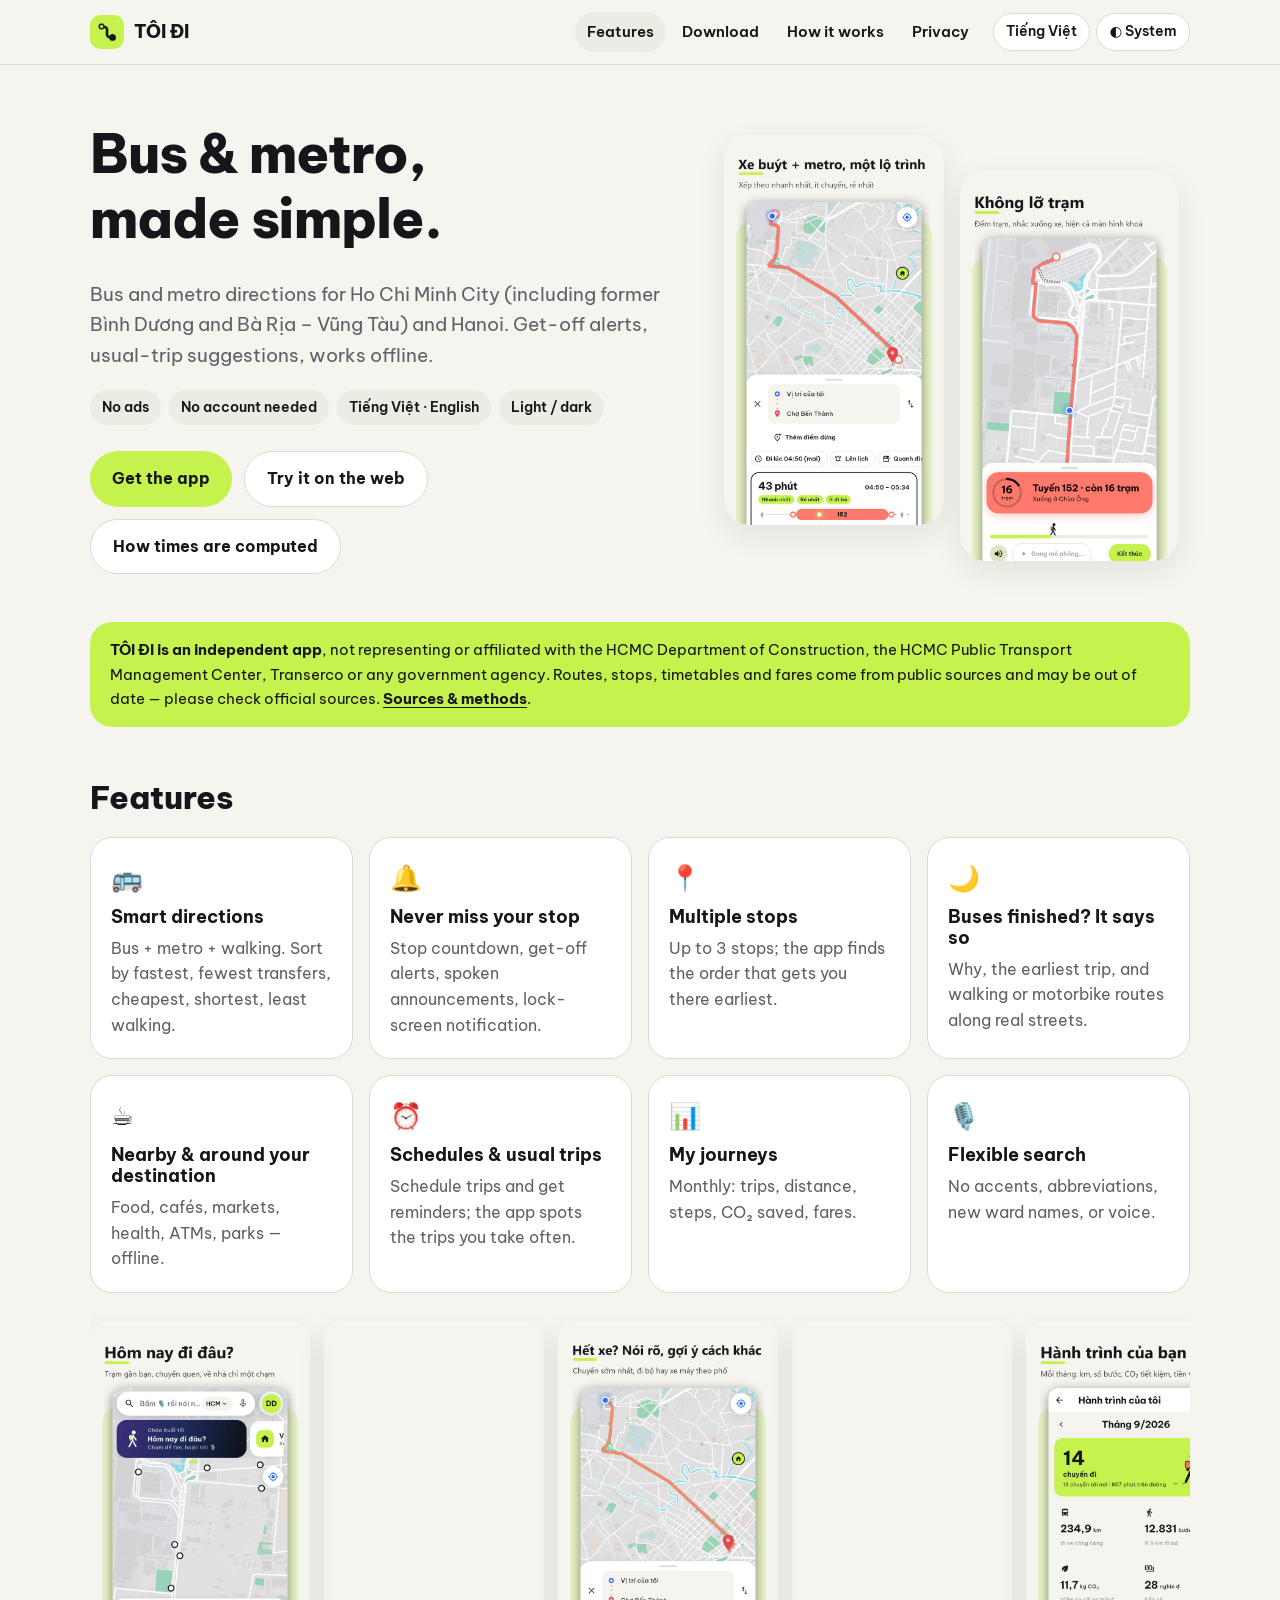
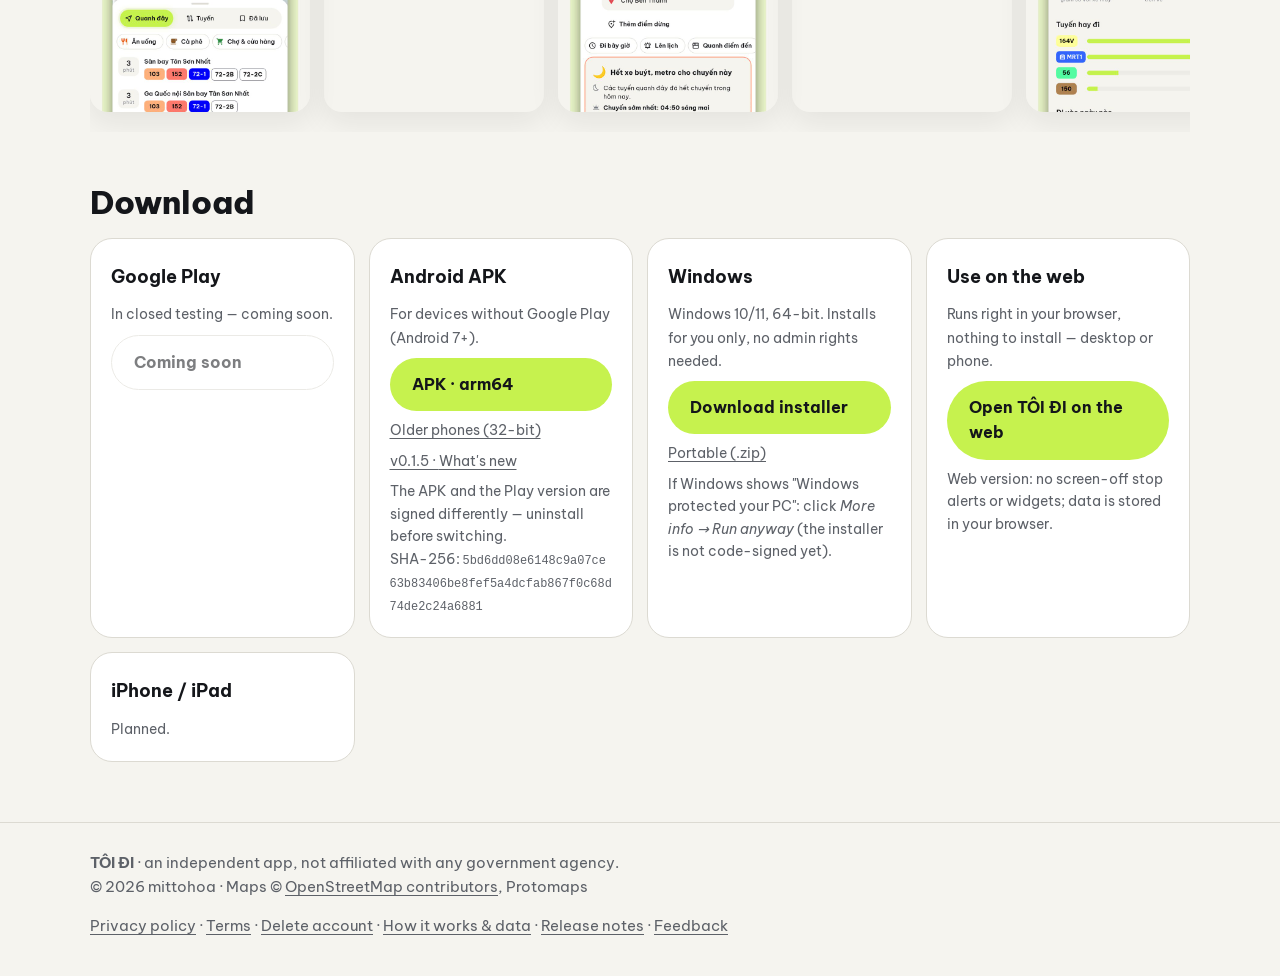
==== index.html @ d4521e5c "0.1.5: bản web mới, nhật ký phiên bản, APK 0.1.5 Co-Authored-By: Claude Opus 5.5 <noreply@anthropic." ====
<!doctype html>
<html lang="vi" data-lang="vi">
<head>
<meta charset="utf-8">
<meta name="viewport" content="width=device-width, initial-scale=1">
<title>TÔI ĐI — Xe buýt & Metro TP.HCM · Hà Nội</title>
<meta name="description" content="Chỉ đường xe buýt, metro TP.HCM và Hà Nội: nhắc xuống trạm, nhiều điểm dừng, tiện ích quanh đây, chạy cả khi mất mạng. Không quảng cáo.">
<meta property="og:title" content="TÔI ĐI — Xe buýt & Metro TP.HCM · Hà Nội">
<meta property="og:description" content="Chỉ đường xe buýt, metro TP.HCM và Hà Nội: nhắc xuống trạm, nhiều điểm dừng, tiện ích quanh đây, chạy cả khi mất mạng. Không quảng cáo.">
<meta property="og:image" content="https://mittohoa.github.io/toidi/assets/img/feature-graphic.png">
<meta name="theme-color" content="#c6f24e">
<link rel="icon" href="assets/img/icon-192.png">
<link rel="preconnect" href="https://fonts.googleapis.com">
<link rel="preconnect" href="https://fonts.gstatic.com" crossorigin>
<link href="https://fonts.googleapis.com/css2?family=Be+Vietnam+Pro:wght@400;600;700;800&display=swap" rel="stylesheet">
<link rel="stylesheet" href="assets/site.css?v=431d52ef">
<script src="assets/site.js?v=431d52ef"></script>

</head>
<body>
<header class="top">
  <div class="wrap">
    <a class="brand" href="./"><img src="assets/img/icon-192.png" alt="">TÔI ĐI</a>
    <nav class="nav" aria-label="Menu">
      <a href="./#tinh-nang" aria-current="page"><span data-l="vi">Tính năng</span><span data-l="en">Features</span></a>
      <a href="./#tai-ve"><span data-l="vi">Tải về</span><span data-l="en">Download</span></a>
      <a href="how-it-works.html" ><span data-l="vi">Cách tính</span><span data-l="en">How it works</span></a>
      <a href="privacy.html" ><span data-l="vi">Quyền riêng tư</span><span data-l="en">Privacy</span></a>
    </nav>
    <div class="toggles">
      <button class="chip" id="lang-btn" type="button">English</button>
      <button class="chip" id="theme-btn" type="button" aria-label="Theme">◐</button>
    </div>
  </div>
</header>
<main>
<section class="wrap hero">
  <div>
    <h1><span data-l="vi">Đi xe buýt, metro<br>chưa bao giờ dễ thế.</span><span data-l="en">Bus &amp; metro,<br>made simple.</span></h1>
    <p class="lead">
      <span data-l="vi">Chỉ đường xe buýt và metro ở TP.HCM (gồm Bình Dương, Bà Rịa – Vũng Tàu cũ) và Hà Nội. Nhắc xuống đúng trạm, gợi ý chuyến quen, chạy cả khi mất mạng.</span>
      <span data-l="en">Bus and metro directions for Ho Chi Minh City (including former Bình Dương and Bà Rịa – Vũng Tàu) and Hanoi. Get-off alerts, usual-trip suggestions, works offline.</span>
    </p>
    <div class="badge-row">
      <span class="badge"><span data-l="vi">Không quảng cáo</span><span data-l="en">No ads</span></span>
      <span class="badge"><span data-l="vi">Không cần tài khoản</span><span data-l="en">No account needed</span></span>
      <span class="badge">Tiếng Việt · English</span>
      <span class="badge"><span data-l="vi">Sáng / tối</span><span data-l="en">Light / dark</span></span>
    </div>
    <div class="cta">
      <a class="btn primary" href="#tai-ve"><span data-l="vi">Tải ứng dụng</span><span data-l="en">Get the app</span></a>
      <a class="btn ghost" href="app/"><span data-l="vi">Dùng thử trên web</span><span data-l="en">Try it on the web</span></a>
      <a class="btn ghost" href="how-it-works.html"><span data-l="vi">App tính giờ thế nào?</span><span data-l="en">How times are computed</span></a>
    </div>
  </div>
  <div class="phones">
    <img class="theme-shot-light" src="assets/img/shots/light/02_plan.jpg" alt="" width="1080" height="1920">
    <img class="theme-shot-light" src="assets/img/shots/light/03_go.jpg" alt="" width="1080" height="1920">
    <img class="theme-shot-dark" src="assets/img/shots/dark/02_plan.jpg" alt="" width="1080" height="1920">
    <img class="theme-shot-dark" src="assets/img/shots/dark/03_go.jpg" alt="" width="1080" height="1920">
  </div>
</section>

<section class="wrap">
  <div class="notice">
    <span data-l="vi"><strong>TÔI ĐI là ứng dụng độc lập</strong>, không đại diện và không liên kết với Sở Xây dựng TP.HCM, Trung tâm Quản lý giao thông công cộng TP.HCM, Transerco hay bất kỳ cơ quan nhà nước nào. Dữ liệu tuyến, trạm, giờ chạy, giá vé tổng hợp từ nguồn công khai — có thể chưa cập nhật, hãy đối chiếu nguồn chính thức. <a href="how-it-works.html">Nguồn &amp; cách tính</a>.</span>
    <span data-l="en"><strong>TÔI ĐI is an independent app</strong>, not representing or affiliated with the HCMC Department of Construction, the HCMC Public Transport Management Center, Transerco or any government agency. Routes, stops, timetables and fares come from public sources and may be out of date — please check official sources. <a href="how-it-works.html">Sources &amp; methods</a>.</span>
  </div>
</section>

<section class="wrap" id="tinh-nang">
  <h2><span data-l="vi">Tính năng</span><span data-l="en">Features</span></h2>
  <div class="grid">
    <div class="card"><div class="ico">🚌</div><h3><span data-l="vi">Chỉ đường thông minh</span><span data-l="en">Smart directions</span></h3>
      <p><span data-l="vi">Xe buýt + metro + đi bộ. Xếp theo nhanh nhất, ít chuyển, rẻ nhất, ngắn nhất, ít đi bộ.</span><span data-l="en">Bus + metro + walking. Sort by fastest, fewest transfers, cheapest, shortest, least walking.</span></p></div>
    <div class="card"><div class="ico">🔔</div><h3><span data-l="vi">Không lỡ trạm</span><span data-l="en">Never miss your stop</span></h3>
      <p><span data-l="vi">Đếm trạm, nhắc chuẩn bị xuống, đọc to bằng giọng nói, hiện trên màn hình khoá.</span><span data-l="en">Stop countdown, get-off alerts, spoken announcements, lock-screen notification.</span></p></div>
    <div class="card"><div class="ico">📍</div><h3><span data-l="vi">Nhiều điểm dừng</span><span data-l="en">Multiple stops</span></h3>
      <p><span data-l="vi">Ghé tối đa 3 nơi; app tự sắp thứ tự để tới nơi sớm nhất.</span><span data-l="en">Up to 3 stops; the app finds the order that gets you there earliest.</span></p></div>
    <div class="card"><div class="ico">🌙</div><h3><span data-l="vi">Hết xe? Nói rõ</span><span data-l="en">Buses finished? It says so</span></h3>
      <p><span data-l="vi">Lý do, chuyến sớm nhất, đi bộ hoặc xe máy theo đường phố thật.</span><span data-l="en">Why, the earliest trip, and walking or motorbike routes along real streets.</span></p></div>
    <div class="card"><div class="ico">☕</div><h3><span data-l="vi">Quanh đây, quanh điểm đến</span><span data-l="en">Nearby &amp; around your destination</span></h3>
      <p><span data-l="vi">Ăn uống, cà phê, chợ, y tế, ATM, công viên — offline.</span><span data-l="en">Food, cafés, markets, health, ATMs, parks — offline.</span></p></div>
    <div class="card"><div class="ico">⏰</div><h3><span data-l="vi">Lịch &amp; chuyến quen</span><span data-l="en">Schedules &amp; usual trips</span></h3>
      <p><span data-l="vi">Đặt lịch, nhắc giờ đi; app tự nhận ra chuyến bạn hay đi.</span><span data-l="en">Schedule trips and get reminders; the app spots the trips you take often.</span></p></div>
    <div class="card"><div class="ico">📊</div><h3><span data-l="vi">Hành trình của tôi</span><span data-l="en">My journeys</span></h3>
      <p><span data-l="vi">Mỗi tháng: số chuyến, km, số bước, CO₂ tiết kiệm, tiền vé.</span><span data-l="en">Monthly: trips, distance, steps, CO₂ saved, fares.</span></p></div>
    <div class="card"><div class="ico">🎙️</div><h3><span data-l="vi">Tìm kiếm linh hoạt</span><span data-l="en">Flexible search</span></h3>
      <p><span data-l="vi">Gõ không dấu, viết tắt ("bv chợ rẫy"), phường/xã mới, hoặc nói.</span><span data-l="en">No accents, abbreviations, new ward names, or voice.</span></p></div>
  </div>

  <div class="shots" aria-label="Ảnh màn hình">
    <img class="theme-shot-light" src="assets/img/shots/light/01_home.jpg" alt="" loading="lazy">
    <img class="theme-shot-light" src="assets/img/shots/light/06_multistop.jpg" alt="" loading="lazy">
    <img class="theme-shot-light" src="assets/img/shots/light/05_noservice.jpg" alt="" loading="lazy">
    <img class="theme-shot-light" src="assets/img/shots/light/04_around.jpg" alt="" loading="lazy">
    <img class="theme-shot-light" src="assets/img/shots/light/07_recap.jpg" alt="" loading="lazy">
    <img class="theme-shot-light" src="assets/img/shots/light/08_rate.jpg" alt="" loading="lazy">
    <img class="theme-shot-dark" src="assets/img/shots/dark/01_home.jpg" alt="" loading="lazy">
    <img class="theme-shot-dark" src="assets/img/shots/dark/06_multistop.jpg" alt="" loading="lazy">
    <img class="theme-shot-dark" src="assets/img/shots/dark/05_noservice.jpg" alt="" loading="lazy">
    <img class="theme-shot-dark" src="assets/img/shots/dark/04_around.jpg" alt="" loading="lazy">
    <img class="theme-shot-dark" src="assets/img/shots/dark/07_recap.jpg" alt="" loading="lazy">
    <img class="theme-shot-dark" src="assets/img/shots/dark/08_rate.jpg" alt="" loading="lazy">
  </div>
</section>

<section class="wrap" id="tai-ve">
  <h2><span data-l="vi">Tải về</span><span data-l="en">Download</span></h2>
  <div class="dl">
    <div class="card">
      <h3>Google Play</h3>
      <p class="soon"><span data-l="vi">Đang chạy thử kín — sắp có.</span><span data-l="en">In closed testing — coming soon.</span></p>
      <a class="btn ghost" aria-disabled="true" href="#"><span data-l="vi">Sắp có</span><span data-l="en">Coming soon</span></a>
    </div>
    <div class="card">
      <h3>Android APK</h3>
      <p class="soon"><span data-l="vi">Cho máy không dùng được Google Play (Android 7+).</span><span data-l="en">For devices without Google Play (Android 7+).</span></p>
      <a class="btn primary" href="https://github.com/mittohoa/toidi/releases/latest/download/toidi-arm64-v8a.apk">APK · arm64</a>
      <a class="small" href="https://github.com/mittohoa/toidi/releases/latest/download/toidi-armeabi-v7a.apk"><span data-l="vi">Máy đời cũ (32-bit)</span><span data-l="en">Older phones (32-bit)</span></a>
      <a class="small" href="changelog.html">v0.1.5 · <span data-l="vi">Có gì mới</span><span data-l="en">What's new</span></a>
      <p class="small"><span data-l="vi">Bản APK và bản trên Google Play ký khác nhau — muốn đổi qua lại phải gỡ app trước.</span><span data-l="en">The APK and the Play version are signed differently — uninstall before switching.</span>
        <br>SHA-256: <span class="mono">5bd6dd08e6148c9a07ce63b83406be8fef5a4dcfab867f0c68d74de2c24a6881</span></p>
    </div>
    <div class="card">
      <h3>Windows</h3>
      <p class="soon"><span data-l="vi">Windows 10/11, 64-bit. Cài cho riêng bạn, không cần quyền quản trị.</span><span data-l="en">Windows 10/11, 64-bit. Installs for you only, no admin rights needed.</span></p>
      <a class="btn primary" href="https://github.com/mittohoa/toidi/releases/latest/download/toidi-windows-setup.exe"><span data-l="vi">Tải trình cài đặt</span><span data-l="en">Download installer</span></a>
      <a class="small" href="https://github.com/mittohoa/toidi/releases/latest/download/toidi-windows-x64.zip"><span data-l="vi">Bản chạy trực tiếp (.zip)</span><span data-l="en">Portable (.zip)</span></a>
      <p class="small"><span data-l="vi">Nếu Windows cảnh báo "Windows protected your PC": bấm <em>More info → Run anyway</em> (trình cài đặt chưa được ký số).</span><span data-l="en">If Windows shows "Windows protected your PC": click <em>More info → Run anyway</em> (the installer is not code-signed yet).</span></p>
    </div>
    <div class="card">
      <h3><span data-l="vi">Dùng trên web</span><span data-l="en">Use on the web</span></h3>
      <p class="soon"><span data-l="vi">Chạy ngay trong trình duyệt, không cần cài — máy tính hay điện thoại đều được.</span><span data-l="en">Runs right in your browser, nothing to install — desktop or phone.</span></p>
      <a class="btn primary" href="app/"><span data-l="vi">Mở TÔI ĐI trên web</span><span data-l="en">Open TÔI ĐI on the web</span></a>
      <p class="small"><span data-l="vi">Bản web: không nhắc xuống trạm khi tắt màn hình, không widget; dữ liệu lưu trong trình duyệt.</span><span data-l="en">Web version: no screen-off stop alerts or widgets; data is stored in your browser.</span></p>
    </div>
    <div class="card">
      <h3>iPhone / iPad</h3>
      <p class="soon"><span data-l="vi">Sẽ phát triển sau.</span><span data-l="en">Planned.</span></p>
    </div>
  </div>
</section>
</main>
<footer>
  <div class="wrap">
    <div>
      <strong>TÔI ĐI</strong> · <span data-l="vi">ứng dụng độc lập, không phải ứng dụng của cơ quan nhà nước.</span><span data-l="en">an independent app, not affiliated with any government agency.</span><br>
      © <span id="year">2026</span> mittohoa · <span data-l="vi">Bản đồ</span><span data-l="en">Maps</span> © <a href="https://www.openstreetmap.org/copyright">OpenStreetMap contributors</a>, Protomaps
    </div>
    <div>
      <a href="privacy.html"><span data-l="vi">Chính sách quyền riêng tư</span><span data-l="en">Privacy policy</span></a> ·
      <a href="terms.html"><span data-l="vi">Điều khoản</span><span data-l="en">Terms</span></a> ·
      <a href="delete-account.html"><span data-l="vi">Xoá tài khoản</span><span data-l="en">Delete account</span></a> ·
      <a href="how-it-works.html"><span data-l="vi">Cách tính &amp; nguồn dữ liệu</span><span data-l="en">How it works &amp; data</span></a> ·
      <a href="changelog.html"><span data-l="vi">Nhật ký phiên bản</span><span data-l="en">Release notes</span></a> ·
      <a href="https://github.com/mittohoa/toidi-data/issues"><span data-l="vi">Góp ý</span><span data-l="en">Feedback</span></a>
    </div>
  </div>
</footer>
</body>
</html>
---- assets/site.css ----
/* TÔI ĐI — trang giới thiệu & chính sách. Màu thương hiệu khớp app (lib/ui/theme.dart). */
:root {
  --lime: #c6f24e;
  --lime-deep: #5b7a00;
  --ink: #14161a;
  --paper: #f5f4ef;
  --bg: #f5f4ef;
  --surface: #ffffff;
  --surface-2: #ecebe4;
  --text: #14161a;
  --muted: #5d6168;
  --line: #dcdad2;
  --link: #3d5a00;
  --radius: 22px;
  --shadow: 0 10px 30px rgba(20, 22, 26, 0.08);
  color-scheme: light;
}
@media (prefers-color-scheme: dark) {
  :root:not([data-theme="light"]) {
    --bg: #0e1013;
    --surface: #1a1d22;
    --surface-2: #23272d;
    --text: #f1f2f3;
    --muted: #a3a8b0;
    --line: #2c3037;
    --link: #c6f24e;
    --shadow: 0 10px 30px rgba(0, 0, 0, 0.35);
    color-scheme: dark;
  }
}
:root[data-theme="dark"] {
  --bg: #0e1013;
  --surface: #1a1d22;
  --surface-2: #23272d;
  --text: #f1f2f3;
  --muted: #a3a8b0;
  --line: #2c3037;
  --link: #c6f24e;
  --shadow: 0 10px 30px rgba(0, 0, 0, 0.35);
  color-scheme: dark;
}

* { box-sizing: border-box; }
html { -webkit-text-size-adjust: 100%; scroll-behavior: smooth; }
@media (prefers-reduced-motion: reduce) { html { scroll-behavior: auto; } * { animation: none !important; transition: none !important; } }
body {
  margin: 0;
  overflow-x: clip;
  background: var(--bg);
  color: var(--text);
  font: 16px/1.6 "Be Vietnam Pro", system-ui, -apple-system, "Segoe UI", Roboto, sans-serif;
}
a { color: var(--link); text-underline-offset: 3px; }
img { max-width: 100%; height: auto; display: block; }
h1, h2, h3 { line-height: 1.2; margin: 0 0 .5em; }
h1 { font-size: clamp(2rem, 5vw, 3.4rem); font-weight: 800; letter-spacing: -0.02em; }
h2 { font-size: clamp(1.4rem, 3vw, 2rem); font-weight: 800; margin-top: 1.6em; }
h3 { font-size: 1.1rem; font-weight: 700; margin-top: 1.4em; }
p, li { max-width: 72ch; }

/* ngôn ngữ: chỉ hiện phần đúng ngôn ngữ đang chọn */
html[data-lang="vi"] [data-l="en"], html[data-lang="en"] [data-l="vi"] { display: none !important; }

.wrap { width: min(1100px, 100% - 32px); margin: 0 auto; }
.narrow { width: min(760px, 100% - 32px); margin: 0 auto; }

/* thanh trên */
.top {
  position: sticky; top: 0; z-index: 10;
  background: color-mix(in srgb, var(--bg) 85%, transparent);
  backdrop-filter: blur(10px);
  border-bottom: 1px solid var(--line);
}
.top .wrap { display: flex; align-items: center; gap: 12px; min-height: 64px; flex-wrap: wrap; }
.brand { display: flex; align-items: center; gap: 10px; font-weight: 800; font-size: 1.15rem; color: var(--text); text-decoration: none; }
.brand img { width: 34px; height: 34px; border-radius: 10px; }
.nav { display: flex; gap: 4px; flex-wrap: wrap; margin-left: auto; }
.nav a { padding: 8px 12px; border-radius: 999px; color: var(--text); text-decoration: none; font-weight: 600; font-size: .95rem; }
.nav a:hover, .nav a[aria-current="page"] { background: var(--surface-2); }
.toggles { display: flex; gap: 6px; }
.chip {
  border: 1px solid var(--line); background: var(--surface); color: var(--text);
  padding: 6px 12px; border-radius: 999px; font: inherit; font-size: .9rem; font-weight: 600; cursor: pointer;
}
.chip:focus-visible, .btn:focus-visible, a:focus-visible { outline: 3px solid var(--lime); outline-offset: 2px; }

/* phần mở đầu */
.hero { padding: 56px 0 24px; display: grid; grid-template-columns: 1.1fr .9fr; gap: 40px; align-items: center; }
.hero > *, .grid > *, .dl > * { min-width: 0; } /* ảnh lớn không được nong cột lưới -> tràn ngang trên điện thoại */
.hero .lead { font-size: 1.2rem; color: var(--muted); }
.badge-row { display: flex; gap: 8px; flex-wrap: wrap; margin: 18px 0 26px; }
.badge { background: var(--surface-2); border-radius: 999px; padding: 6px 12px; font-size: .9rem; font-weight: 600; }
.cta { display: flex; gap: 12px; flex-wrap: wrap; }
.btn {
  display: inline-flex; align-items: center; gap: 8px; border-radius: 999px; padding: 14px 22px;
  font-weight: 700; text-decoration: none; border: 0; cursor: pointer; font: inherit; font-weight: 700;
}
.btn.primary { background: var(--lime); color: var(--ink); }
.btn.ghost { background: var(--surface); color: var(--text); border: 1px solid var(--line); }
.btn[aria-disabled="true"] { opacity: .55; pointer-events: none; }
.phones { position: relative; display: flex; justify-content: center; gap: 16px; }
.phones img { width: 46%; border-radius: 26px; box-shadow: var(--shadow); }
.phones { padding-bottom: 36px; }
.phones img:nth-child(2) { transform: translateY(36px); }
.theme-shot-dark { display: none; }
@media (prefers-color-scheme: dark) { :root:not([data-theme="light"]) .theme-shot-light { display: none; } :root:not([data-theme="light"]) .theme-shot-dark { display: block; } }
:root[data-theme="dark"] .theme-shot-light { display: none; }
:root[data-theme="dark"] .theme-shot-dark { display: block; }

.notice {
  background: var(--lime); color: var(--ink); border-radius: var(--radius); padding: 16px 20px; margin: 24px 0; font-size: .95rem;
}
.notice a { color: var(--ink); font-weight: 700; }

/* thẻ tính năng */
.grid { display: grid; grid-template-columns: repeat(auto-fill, minmax(240px, 1fr)); gap: 16px; margin: 20px 0; }
.card { background: var(--surface); border: 1px solid var(--line); border-radius: var(--radius); padding: 20px; }
.card .ico { font-size: 1.6rem; }
.card h3 { margin-top: .4em; }
.card p { color: var(--muted); margin: 0; }

.shots { display: flex; gap: 14px; overflow-x: auto; padding: 8px 0 20px; scroll-snap-type: x mandatory; }
.shots img { width: 220px; flex: none; border-radius: 18px; scroll-snap-align: start; box-shadow: var(--shadow); }

/* tải về */
.dl { display: grid; grid-template-columns: repeat(auto-fill, minmax(230px, 1fr)); gap: 14px; }
.dl .card { display: flex; flex-direction: column; gap: 8px; }
.dl .card .soon { color: var(--muted); font-size: .9rem; }
.small { font-size: .88rem; color: var(--muted); }
code, .mono { font-family: ui-monospace, SFMono-Regular, Consolas, monospace; font-size: .85em; word-break: break-all; }

/* văn bản chính sách */
.doc { padding: 40px 0 60px; }
.doc table { width: 100%; border-collapse: collapse; margin: 12px 0; font-size: .95rem; }
.doc th, .doc td { border: 1px solid var(--line); padding: 10px; text-align: left; vertical-align: top; }
.doc th { background: var(--surface-2); }
.table-scroll { overflow-x: auto; }
.updated { color: var(--muted); }

/* biểu mẫu */
form { display: grid; gap: 12px; max-width: 520px; }
label { font-weight: 600; display: grid; gap: 6px; }
input, textarea {
  font: inherit; padding: 12px 14px; border-radius: 14px; border: 1px solid var(--line);
  background: var(--surface); color: var(--text);
}
.msg { padding: 12px 14px; border-radius: 14px; background: var(--surface-2); }
.msg.err { background: #ffe1d6; color: #7a2100; }
.danger { background: #d93a2b; color: #fff; }

footer { border-top: 1px solid var(--line); margin-top: 60px; padding: 28px 0 40px; color: var(--muted); font-size: .92rem; }
footer .wrap { display: flex; gap: 16px 28px; flex-wrap: wrap; justify-content: space-between; }
footer a { color: var(--muted); }

@media (max-width: 820px) {
  .hero { grid-template-columns: 1fr; padding-top: 32px; }
  .phones img { width: 44%; }
  .nav { order: 3; width: 100%; margin: 0 0 8px; }
  .toggles { margin-left: auto; }
}
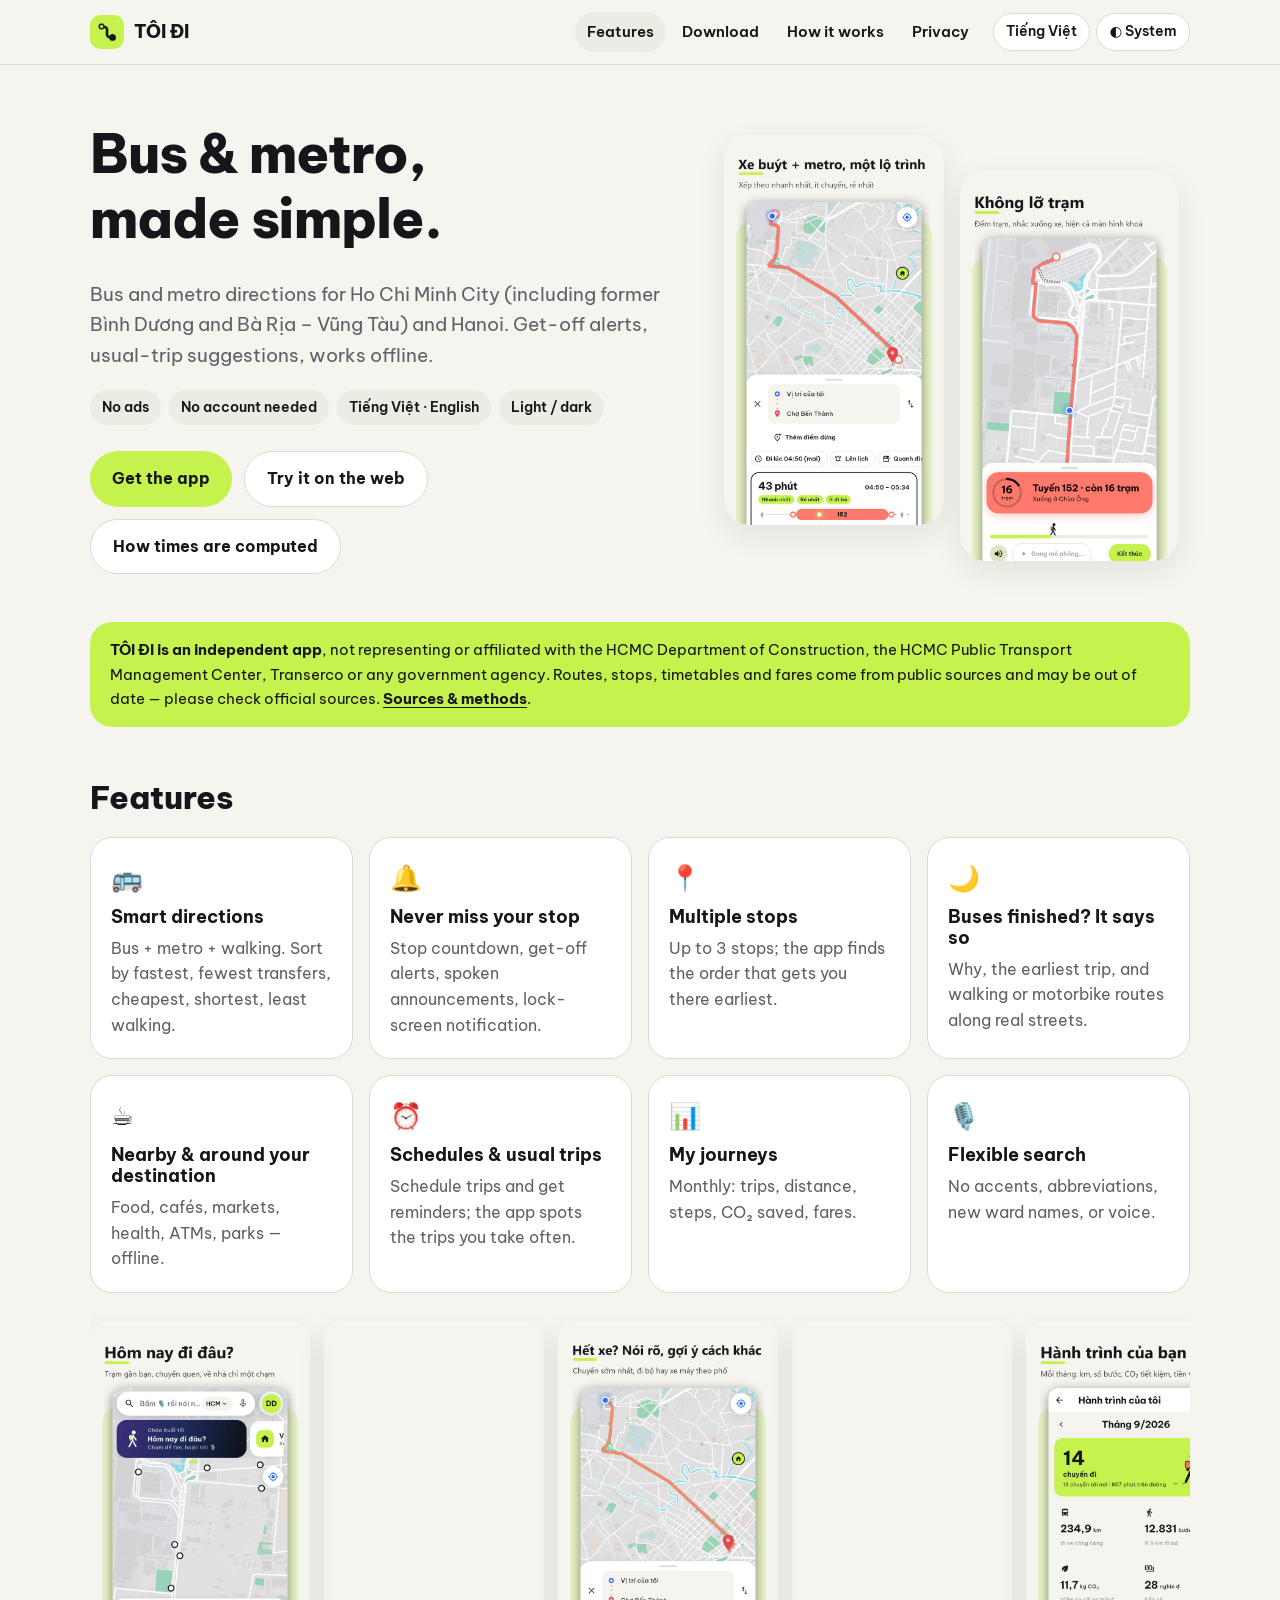
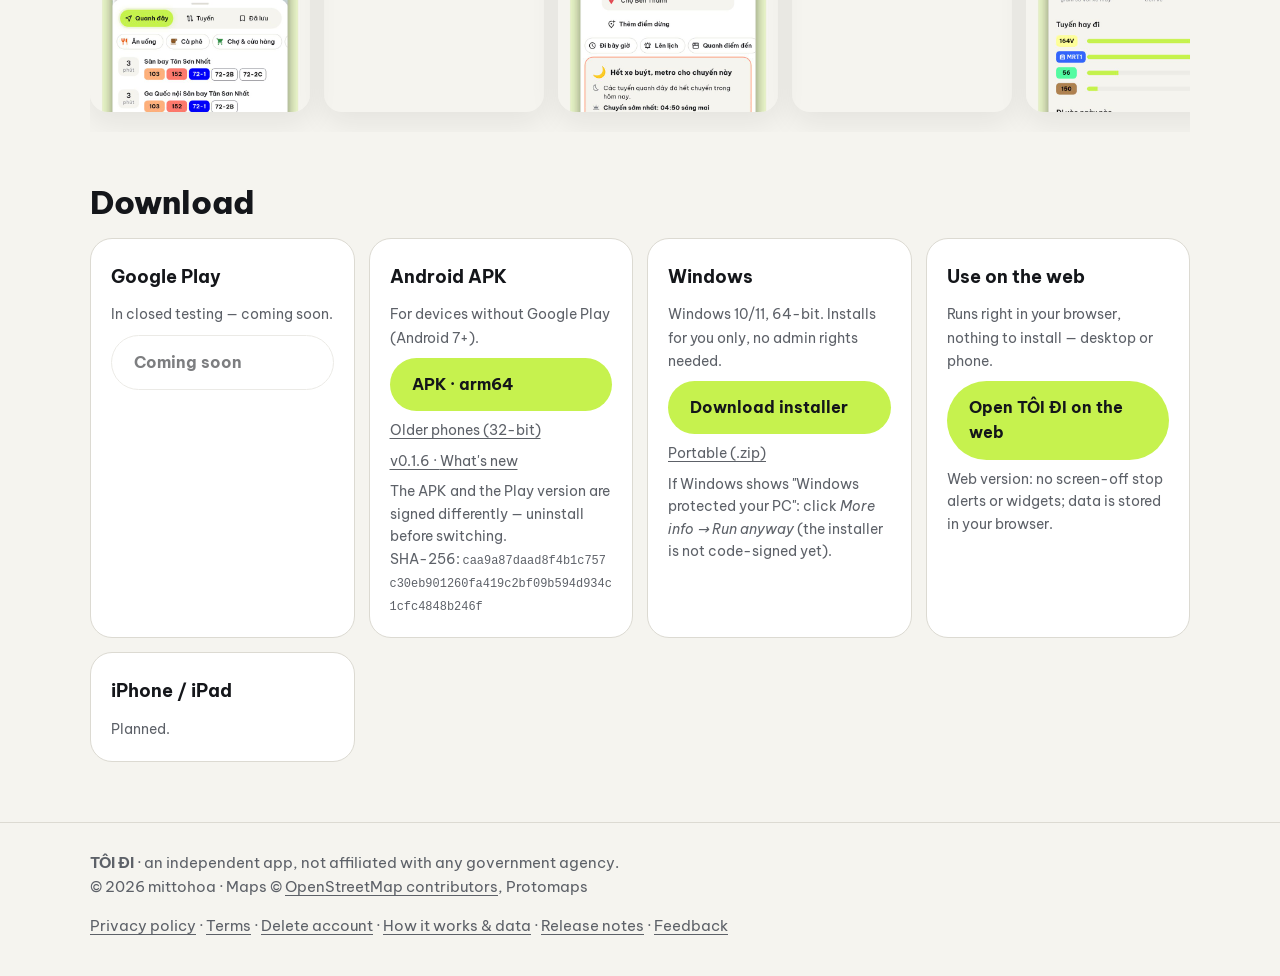
==== commit 9b7bc074: "0.1.6: bản web mới (hỗ trợ trình đọc màn hình), nhật ký phiên bản, APK 0.1.6 Co-Authored-By: Claude " ====
--- a/index.html
+++ b/index.html
@@ -118,9 +118,9 @@
       <p class="soon"><span data-l="vi">Cho máy không dùng được Google Play (Android 7+).</span><span data-l="en">For devices without Google Play (Android 7+).</span></p>
       <a class="btn primary" href="https://github.com/mittohoa/toidi/releases/latest/download/toidi-arm64-v8a.apk">APK · arm64</a>
       <a class="small" href="https://github.com/mittohoa/toidi/releases/latest/download/toidi-armeabi-v7a.apk"><span data-l="vi">Máy đời cũ (32-bit)</span><span data-l="en">Older phones (32-bit)</span></a>
-      <a class="small" href="changelog.html">v0.1.5 · <span data-l="vi">Có gì mới</span><span data-l="en">What's new</span></a>
+      <a class="small" href="changelog.html">v0.1.6 · <span data-l="vi">Có gì mới</span><span data-l="en">What's new</span></a>
       <p class="small"><span data-l="vi">Bản APK và bản trên Google Play ký khác nhau — muốn đổi qua lại phải gỡ app trước.</span><span data-l="en">The APK and the Play version are signed differently — uninstall before switching.</span>
-        <br>SHA-256: <span class="mono">5bd6dd08e6148c9a07ce63b83406be8fef5a4dcfab867f0c68d74de2c24a6881</span></p>
+        <br>SHA-256: <span class="mono">caa9a87daad8f4b1c757c30eb901260fa419c2bf09b594d934c1cfc4848b246f</span></p>
     </div>
     <div class="card">
       <h3>Windows</h3>
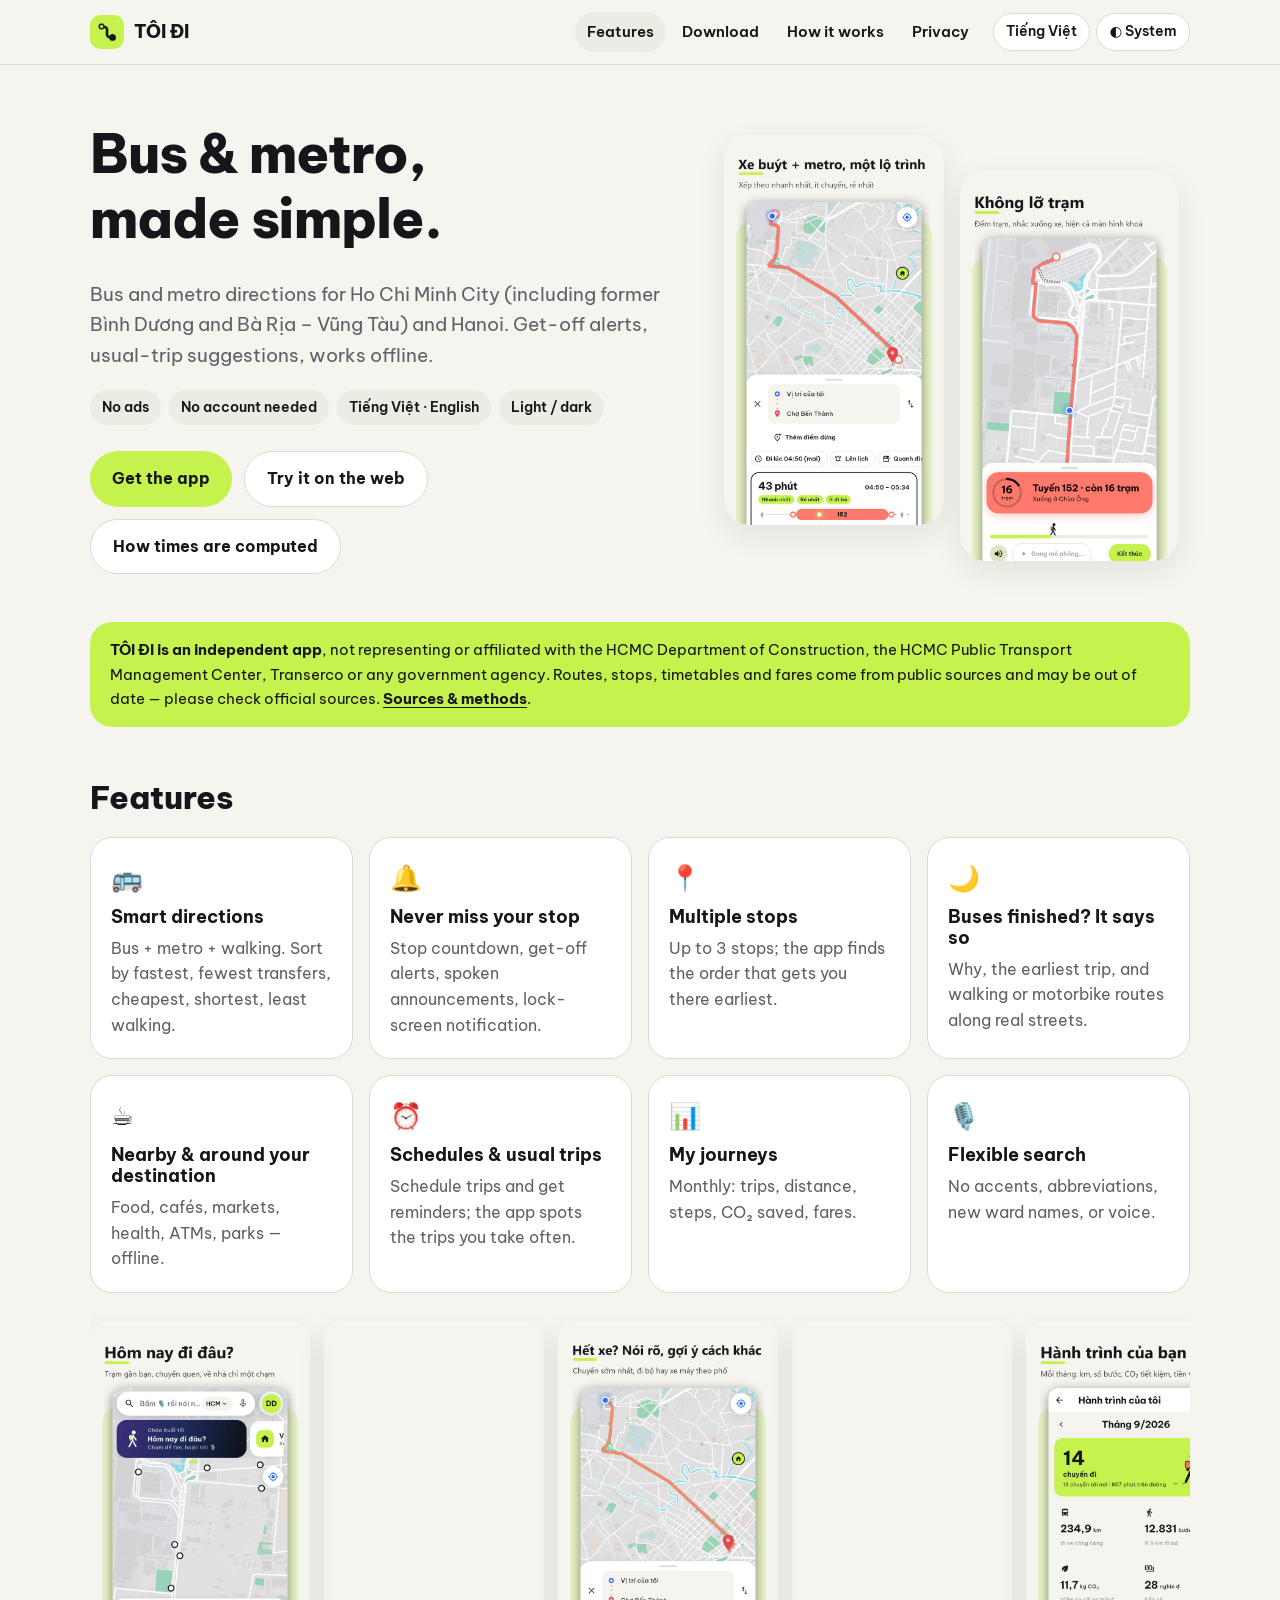
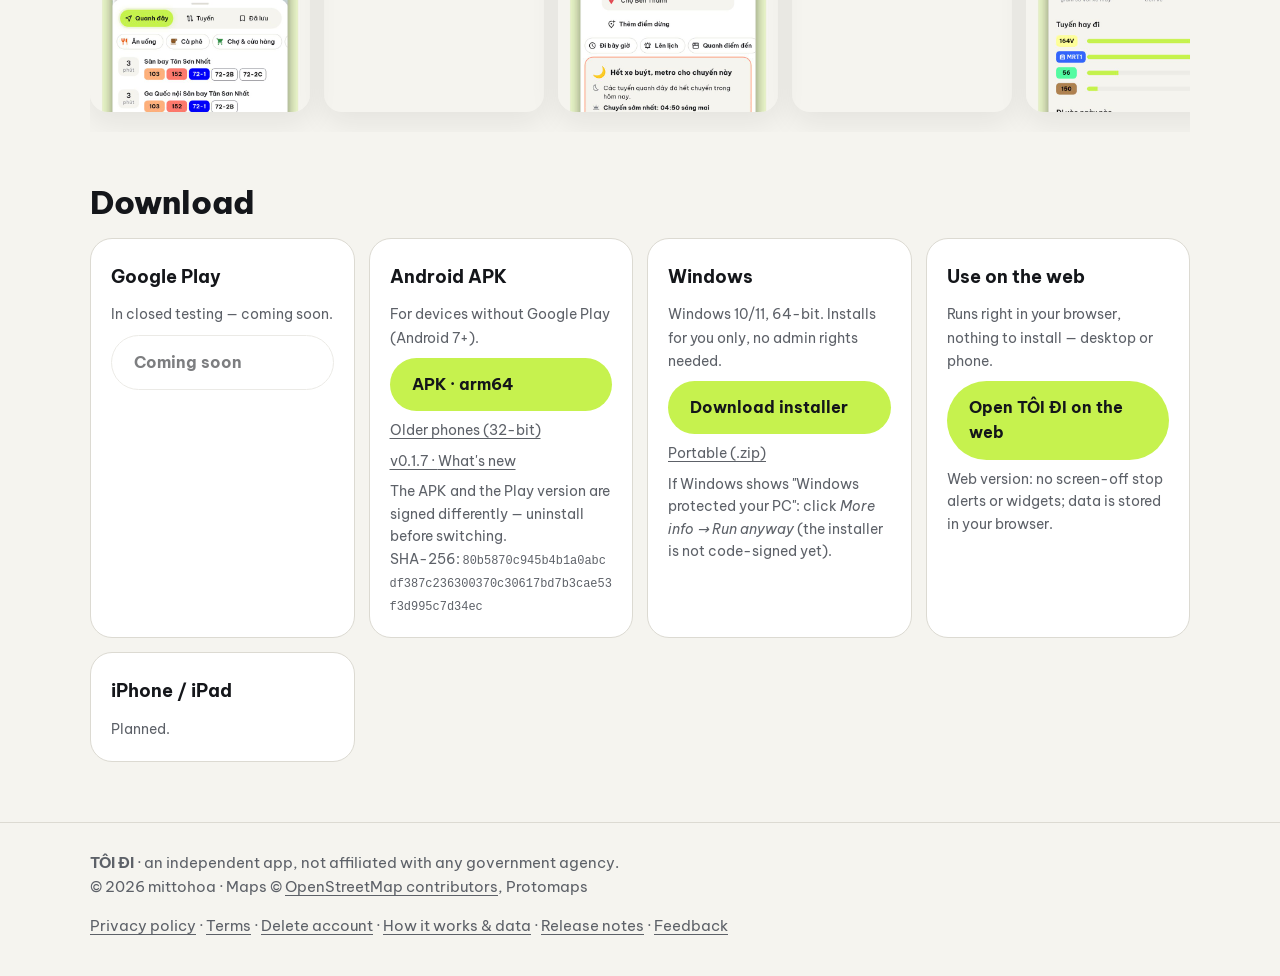
==== commit a148cd63: "0.1.7: Đà Nẵng (thử nghiệm) trong Cách tính & nguồn dữ liệu, nhật ký phiên bản, bản web + APK 0.1.7 " ====
--- a/index.html
+++ b/index.html
@@ -118,9 +118,9 @@
       <p class="soon"><span data-l="vi">Cho máy không dùng được Google Play (Android 7+).</span><span data-l="en">For devices without Google Play (Android 7+).</span></p>
       <a class="btn primary" href="https://github.com/mittohoa/toidi/releases/latest/download/toidi-arm64-v8a.apk">APK · arm64</a>
       <a class="small" href="https://github.com/mittohoa/toidi/releases/latest/download/toidi-armeabi-v7a.apk"><span data-l="vi">Máy đời cũ (32-bit)</span><span data-l="en">Older phones (32-bit)</span></a>
-      <a class="small" href="changelog.html">v0.1.6 · <span data-l="vi">Có gì mới</span><span data-l="en">What's new</span></a>
+      <a class="small" href="changelog.html">v0.1.7 · <span data-l="vi">Có gì mới</span><span data-l="en">What's new</span></a>
       <p class="small"><span data-l="vi">Bản APK và bản trên Google Play ký khác nhau — muốn đổi qua lại phải gỡ app trước.</span><span data-l="en">The APK and the Play version are signed differently — uninstall before switching.</span>
-        <br>SHA-256: <span class="mono">caa9a87daad8f4b1c757c30eb901260fa419c2bf09b594d934c1cfc4848b246f</span></p>
+        <br>SHA-256: <span class="mono">80b5870c945b4b1a0abcdf387c236300370c30617bd7b3cae53f3d995c7d34ec</span></p>
     </div>
     <div class="card">
       <h3>Windows</h3>
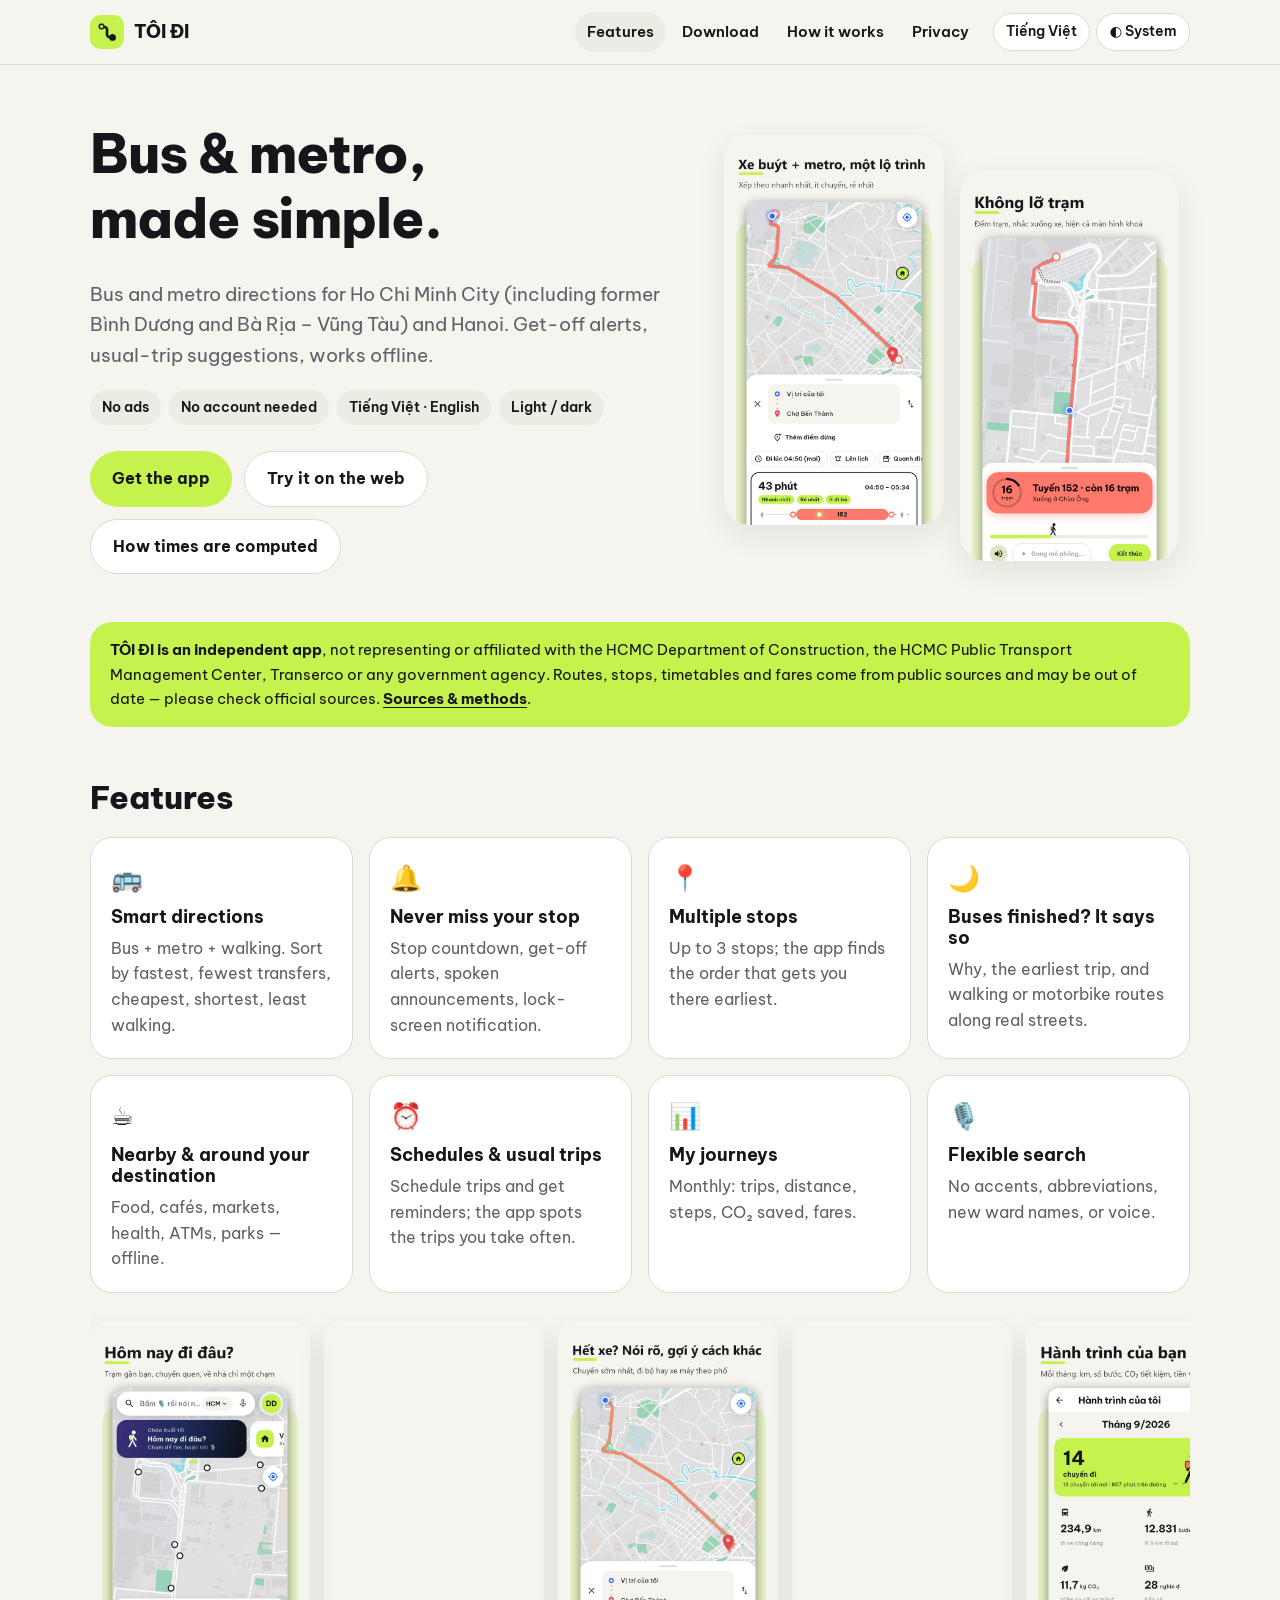
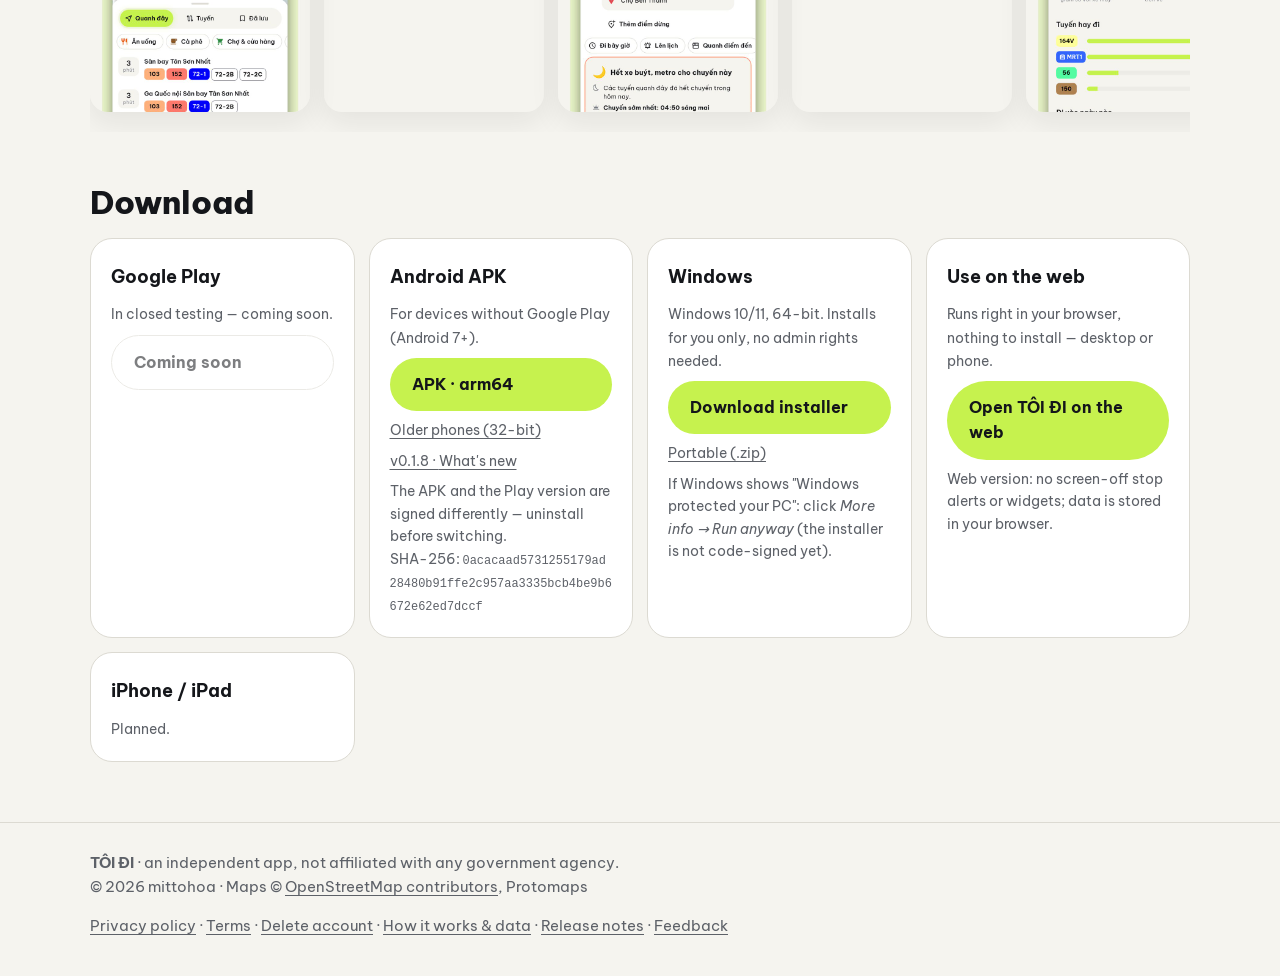
==== commit 1d723693: "0.1.8: bản web mới, nhật ký phiên bản, APK 0.1.8 Co-Authored-By: Claude Opus 5.5 <noreply@anthropic." ====
--- a/index.html
+++ b/index.html
@@ -118,9 +118,9 @@
       <p class="soon"><span data-l="vi">Cho máy không dùng được Google Play (Android 7+).</span><span data-l="en">For devices without Google Play (Android 7+).</span></p>
       <a class="btn primary" href="https://github.com/mittohoa/toidi/releases/latest/download/toidi-arm64-v8a.apk">APK · arm64</a>
       <a class="small" href="https://github.com/mittohoa/toidi/releases/latest/download/toidi-armeabi-v7a.apk"><span data-l="vi">Máy đời cũ (32-bit)</span><span data-l="en">Older phones (32-bit)</span></a>
-      <a class="small" href="changelog.html">v0.1.7 · <span data-l="vi">Có gì mới</span><span data-l="en">What's new</span></a>
+      <a class="small" href="changelog.html">v0.1.8 · <span data-l="vi">Có gì mới</span><span data-l="en">What's new</span></a>
       <p class="small"><span data-l="vi">Bản APK và bản trên Google Play ký khác nhau — muốn đổi qua lại phải gỡ app trước.</span><span data-l="en">The APK and the Play version are signed differently — uninstall before switching.</span>
-        <br>SHA-256: <span class="mono">80b5870c945b4b1a0abcdf387c236300370c30617bd7b3cae53f3d995c7d34ec</span></p>
+        <br>SHA-256: <span class="mono">0acacaad5731255179ad28480b91ffe2c957aa3335bcb4be9b6672e62ed7dccf</span></p>
     </div>
     <div class="card">
       <h3>Windows</h3>
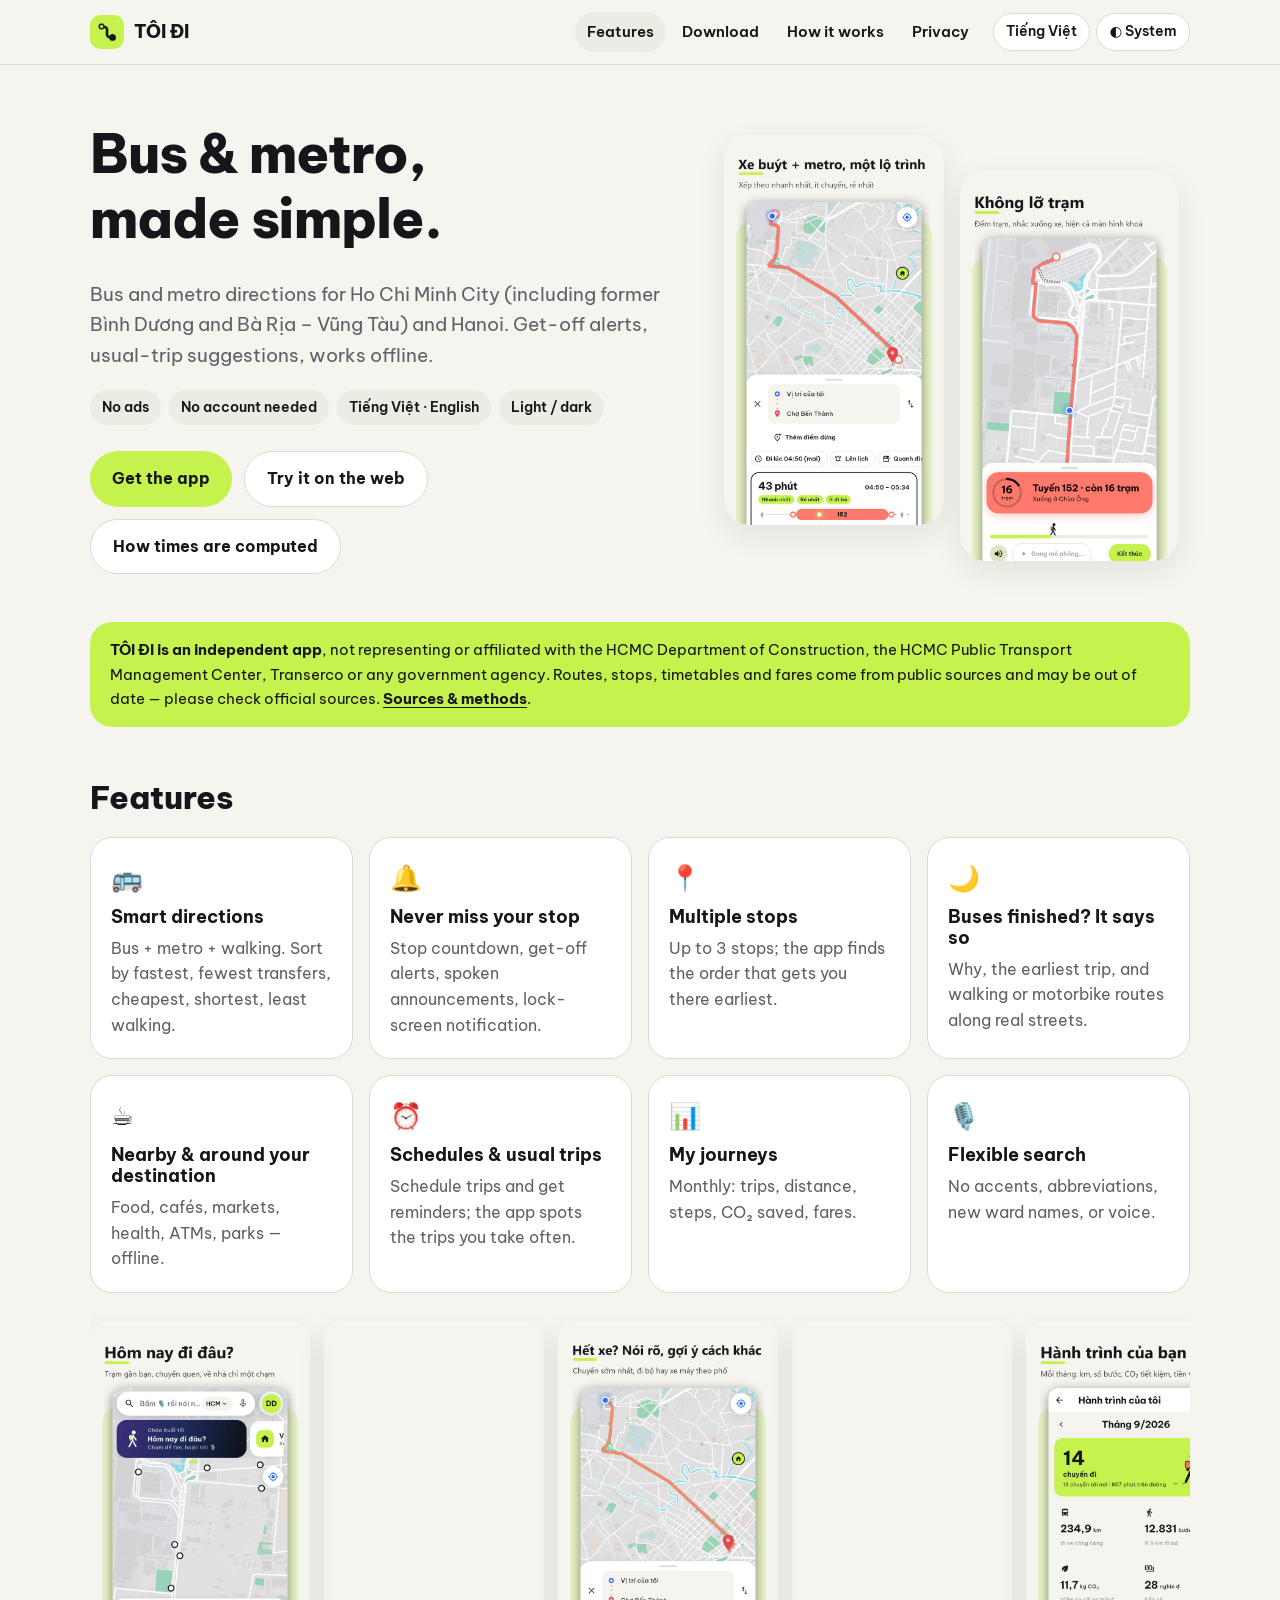
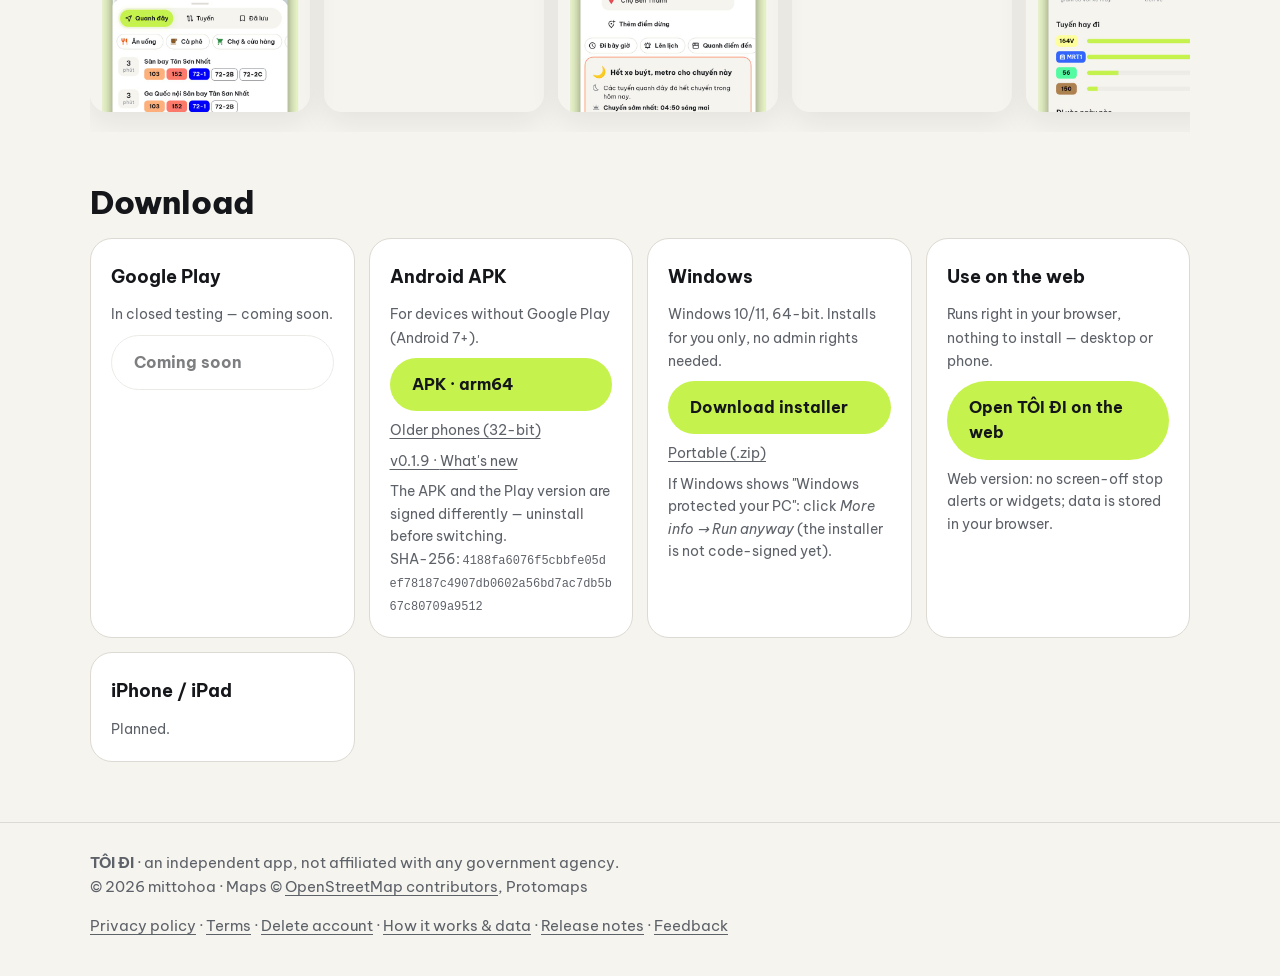
==== commit 36895348: "0.1.9: bản web mới, nhật ký phiên bản, APK 0.1.9 Co-Authored-By: Claude Opus 5.5 <noreply@anthropic." ====
--- a/index.html
+++ b/index.html
@@ -118,9 +118,9 @@
       <p class="soon"><span data-l="vi">Cho máy không dùng được Google Play (Android 7+).</span><span data-l="en">For devices without Google Play (Android 7+).</span></p>
       <a class="btn primary" href="https://github.com/mittohoa/toidi/releases/latest/download/toidi-arm64-v8a.apk">APK · arm64</a>
       <a class="small" href="https://github.com/mittohoa/toidi/releases/latest/download/toidi-armeabi-v7a.apk"><span data-l="vi">Máy đời cũ (32-bit)</span><span data-l="en">Older phones (32-bit)</span></a>
-      <a class="small" href="changelog.html">v0.1.8 · <span data-l="vi">Có gì mới</span><span data-l="en">What's new</span></a>
+      <a class="small" href="changelog.html">v0.1.9 · <span data-l="vi">Có gì mới</span><span data-l="en">What's new</span></a>
       <p class="small"><span data-l="vi">Bản APK và bản trên Google Play ký khác nhau — muốn đổi qua lại phải gỡ app trước.</span><span data-l="en">The APK and the Play version are signed differently — uninstall before switching.</span>
-        <br>SHA-256: <span class="mono">0acacaad5731255179ad28480b91ffe2c957aa3335bcb4be9b6672e62ed7dccf</span></p>
+        <br>SHA-256: <span class="mono">4188fa6076f5cbbfe05def78187c4907db0602a56bd7ac7db5b67c80709a9512</span></p>
     </div>
     <div class="card">
       <h3>Windows</h3>
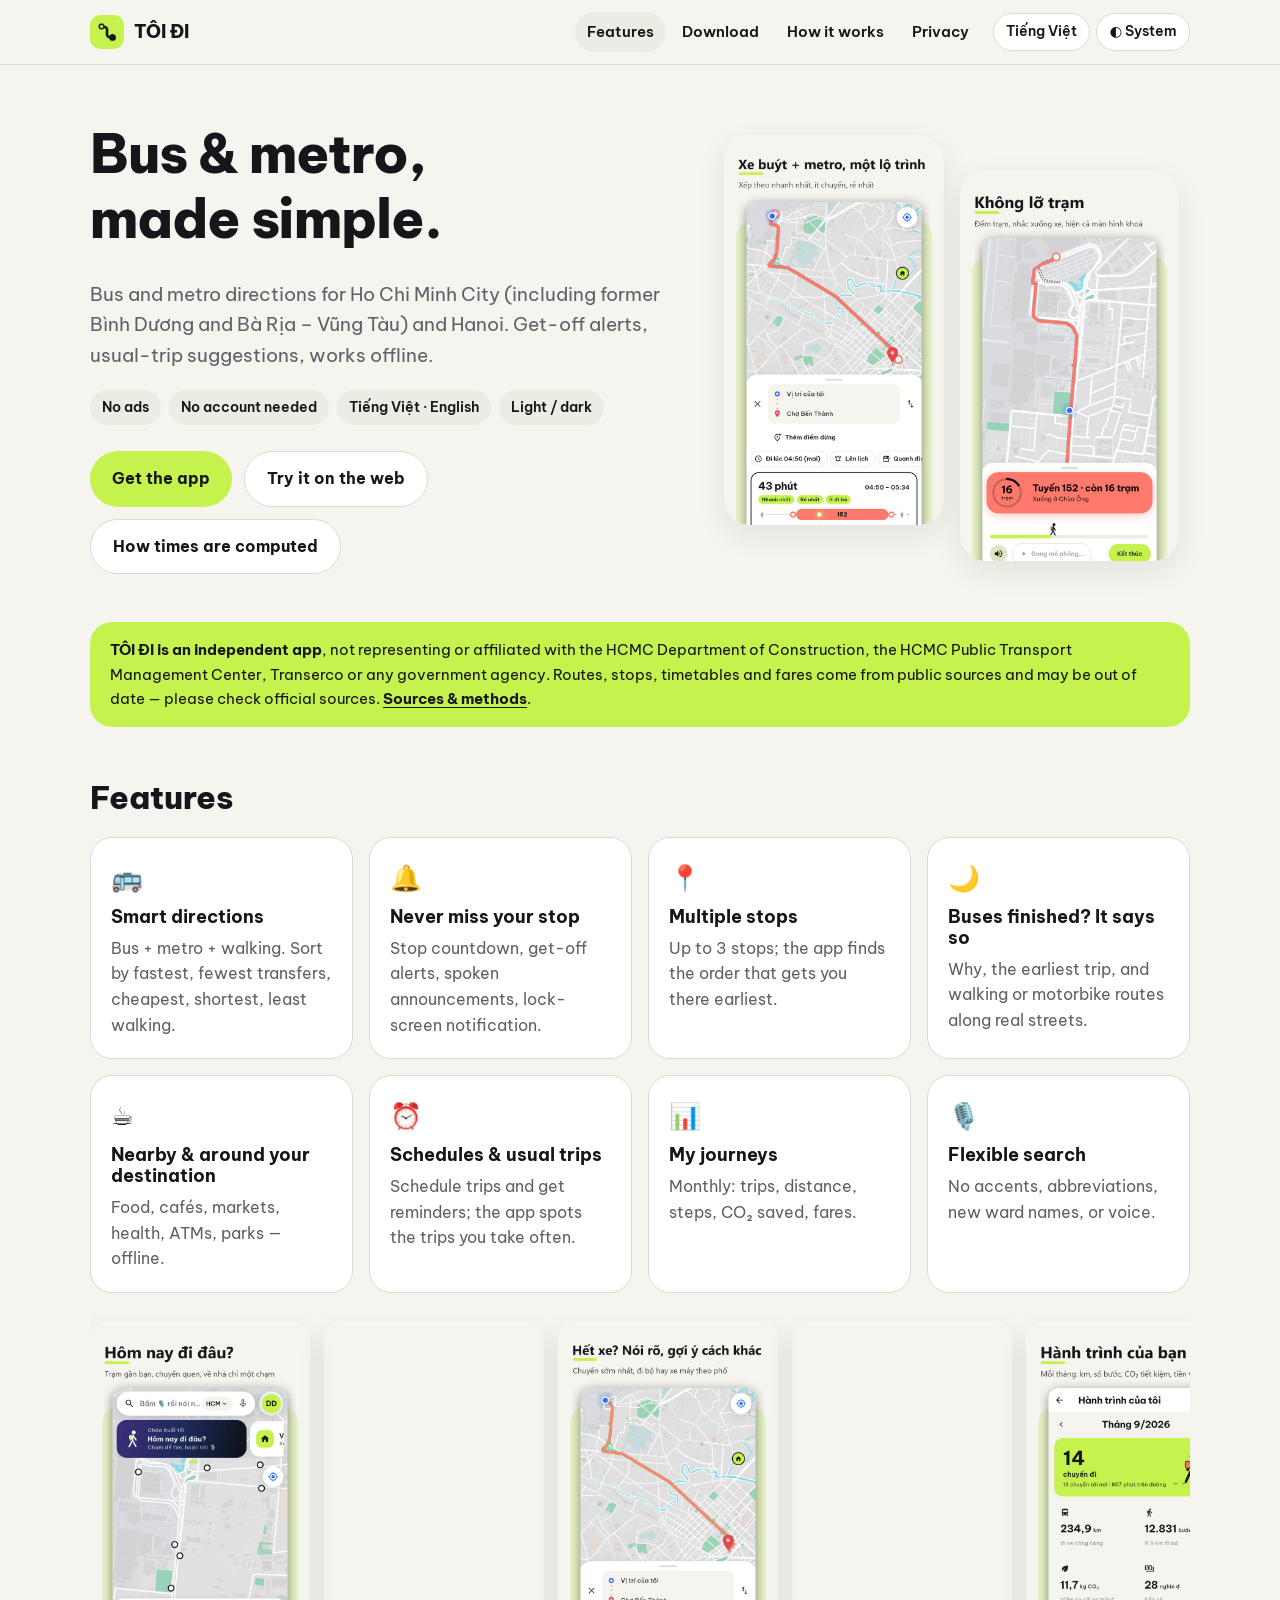
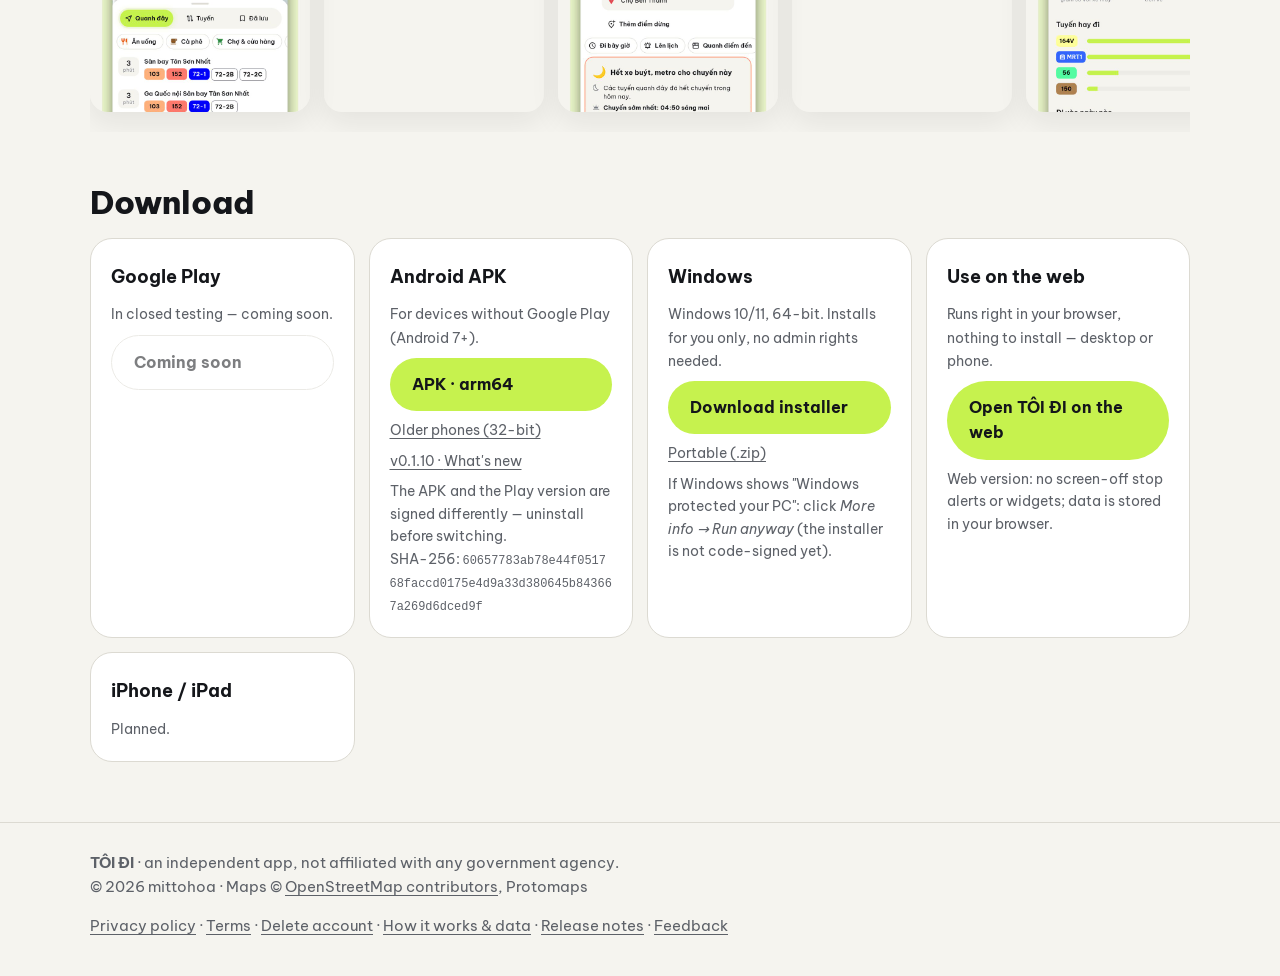
==== commit 75e363e9: "0.1.10: bản web mới, nhật ký phiên bản, APK 0.1.10 Co-Authored-By: Claude Opus 5.5 <noreply@anthropi" ====
--- a/index.html
+++ b/index.html
@@ -118,9 +118,9 @@
       <p class="soon"><span data-l="vi">Cho máy không dùng được Google Play (Android 7+).</span><span data-l="en">For devices without Google Play (Android 7+).</span></p>
       <a class="btn primary" href="https://github.com/mittohoa/toidi/releases/latest/download/toidi-arm64-v8a.apk">APK · arm64</a>
       <a class="small" href="https://github.com/mittohoa/toidi/releases/latest/download/toidi-armeabi-v7a.apk"><span data-l="vi">Máy đời cũ (32-bit)</span><span data-l="en">Older phones (32-bit)</span></a>
-      <a class="small" href="changelog.html">v0.1.9 · <span data-l="vi">Có gì mới</span><span data-l="en">What's new</span></a>
+      <a class="small" href="changelog.html">v0.1.10 · <span data-l="vi">Có gì mới</span><span data-l="en">What's new</span></a>
       <p class="small"><span data-l="vi">Bản APK và bản trên Google Play ký khác nhau — muốn đổi qua lại phải gỡ app trước.</span><span data-l="en">The APK and the Play version are signed differently — uninstall before switching.</span>
-        <br>SHA-256: <span class="mono">4188fa6076f5cbbfe05def78187c4907db0602a56bd7ac7db5b67c80709a9512</span></p>
+        <br>SHA-256: <span class="mono">60657783ab78e44f051768faccd0175e4d9a33d380645b843667a269d6dced9f</span></p>
     </div>
     <div class="card">
       <h3>Windows</h3>
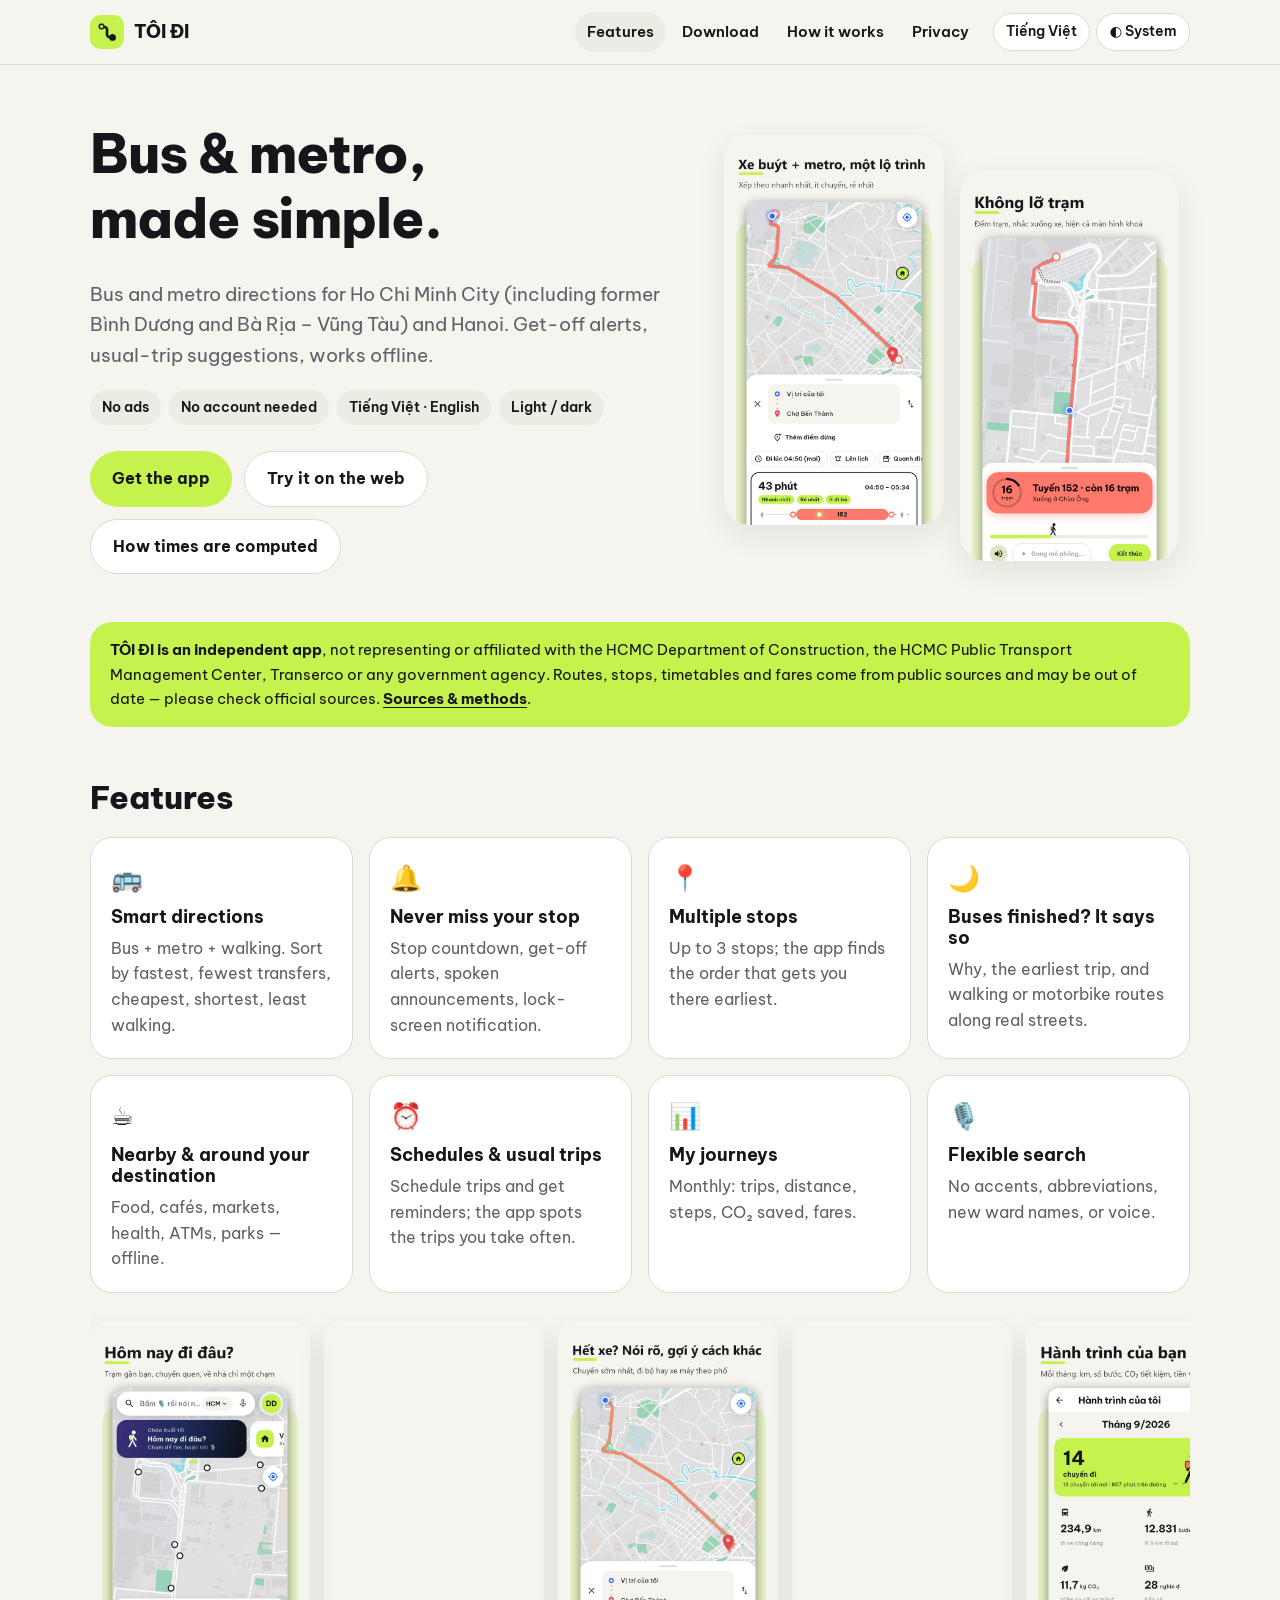
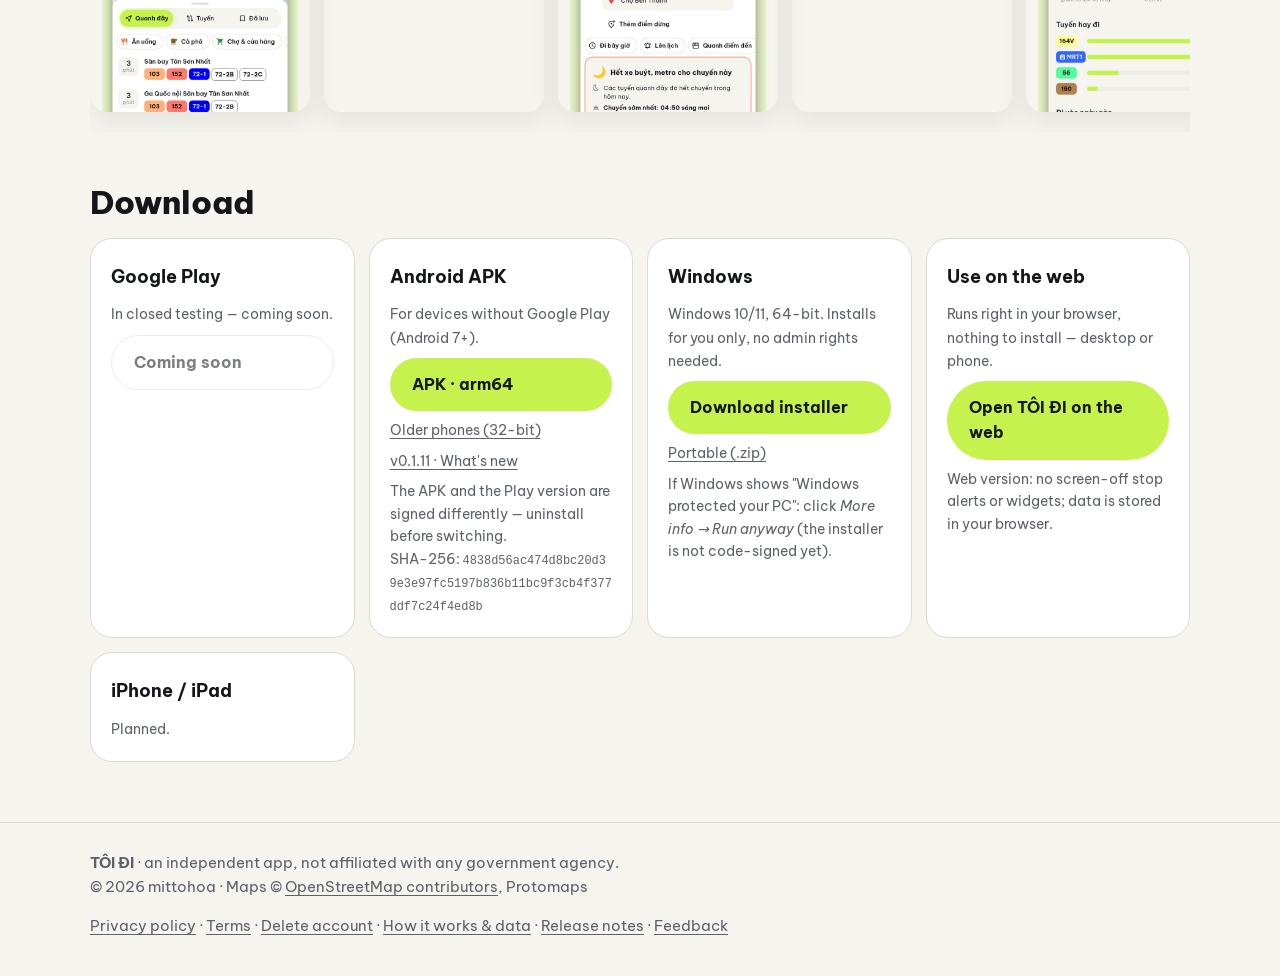
==== commit c8b68285: "0.1.11: bản web mới, nhật ký phiên bản, APK 0.1.11, Cách tính (rủi ro lỡ chuyến), chính sách: góp ý " ====
--- a/index.html
+++ b/index.html
@@ -118,9 +118,9 @@
       <p class="soon"><span data-l="vi">Cho máy không dùng được Google Play (Android 7+).</span><span data-l="en">For devices without Google Play (Android 7+).</span></p>
       <a class="btn primary" href="https://github.com/mittohoa/toidi/releases/latest/download/toidi-arm64-v8a.apk">APK · arm64</a>
       <a class="small" href="https://github.com/mittohoa/toidi/releases/latest/download/toidi-armeabi-v7a.apk"><span data-l="vi">Máy đời cũ (32-bit)</span><span data-l="en">Older phones (32-bit)</span></a>
-      <a class="small" href="changelog.html">v0.1.10 · <span data-l="vi">Có gì mới</span><span data-l="en">What's new</span></a>
+      <a class="small" href="changelog.html">v0.1.11 · <span data-l="vi">Có gì mới</span><span data-l="en">What's new</span></a>
       <p class="small"><span data-l="vi">Bản APK và bản trên Google Play ký khác nhau — muốn đổi qua lại phải gỡ app trước.</span><span data-l="en">The APK and the Play version are signed differently — uninstall before switching.</span>
-        <br>SHA-256: <span class="mono">60657783ab78e44f051768faccd0175e4d9a33d380645b843667a269d6dced9f</span></p>
+        <br>SHA-256: <span class="mono">4838d56ac474d8bc20d39e3e97fc5197b836b11bc9f3cb4f377ddf7c24f4ed8b</span></p>
     </div>
     <div class="card">
       <h3>Windows</h3>
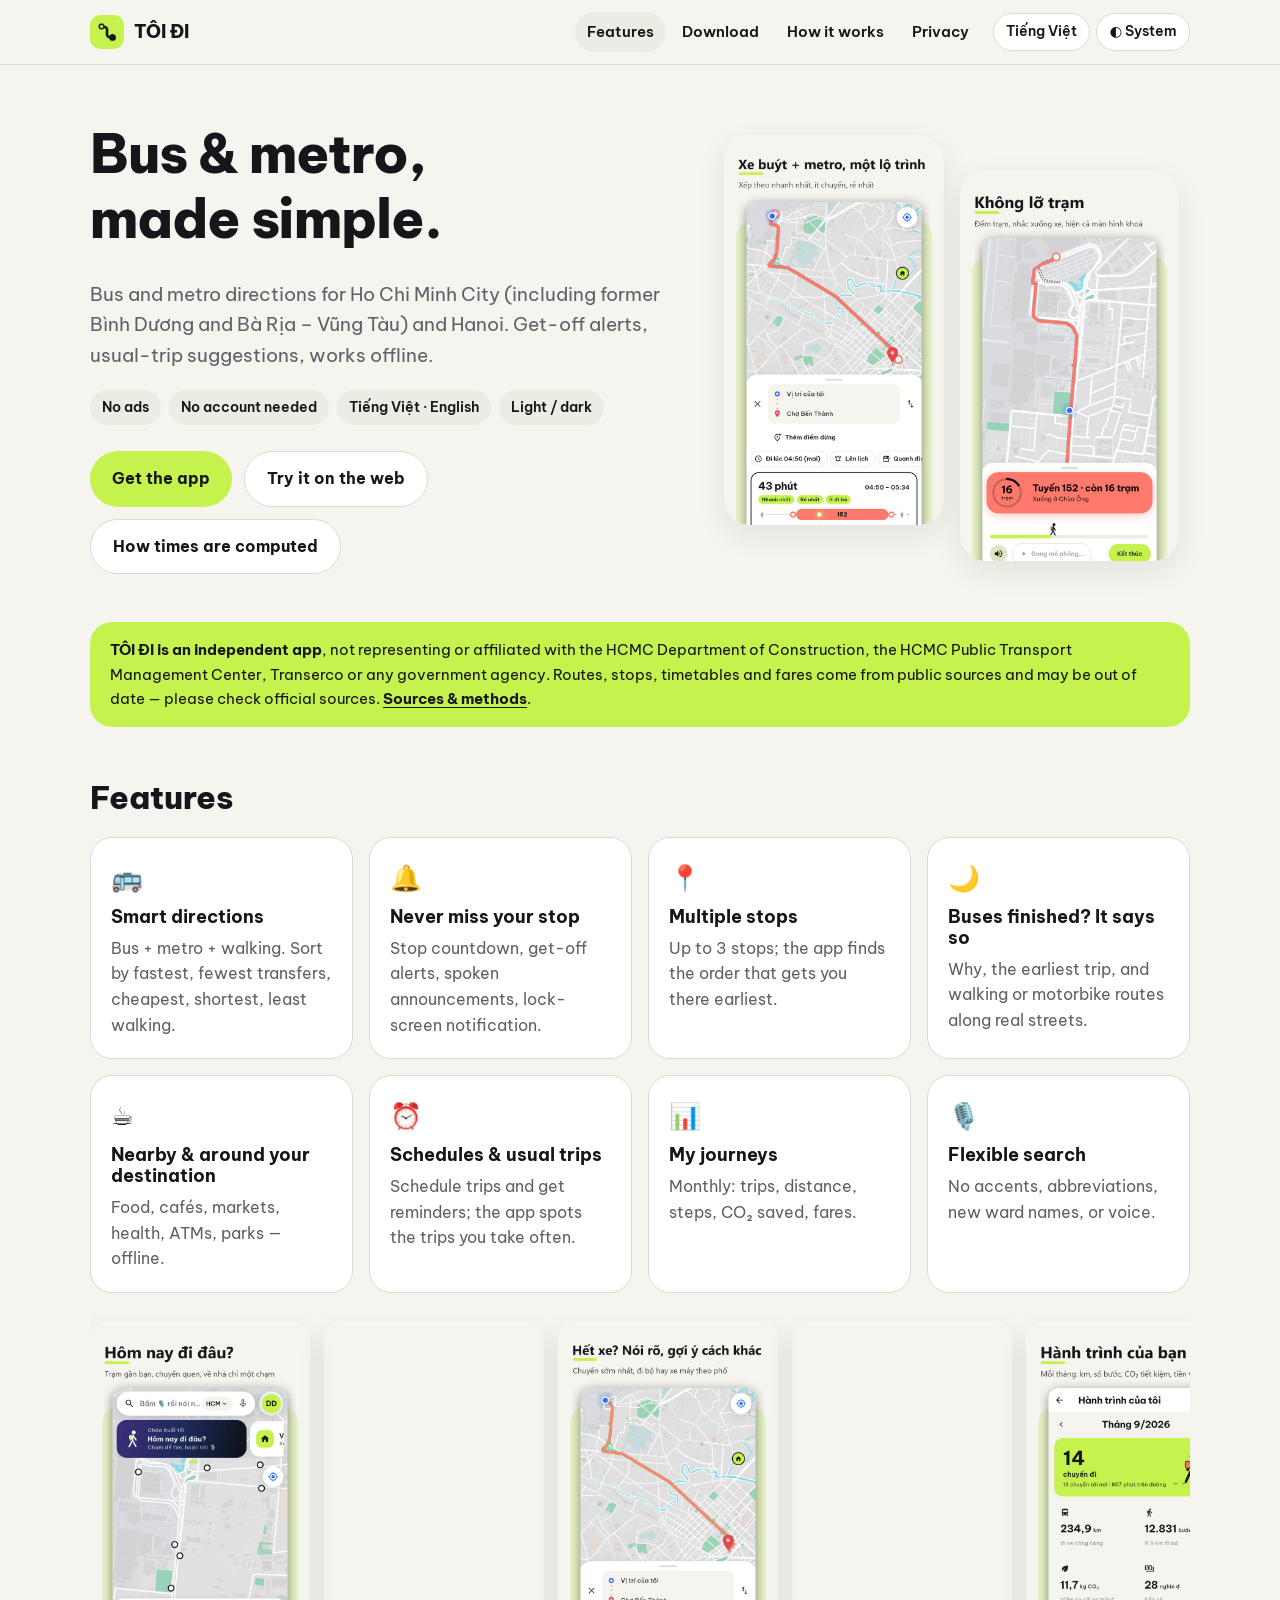
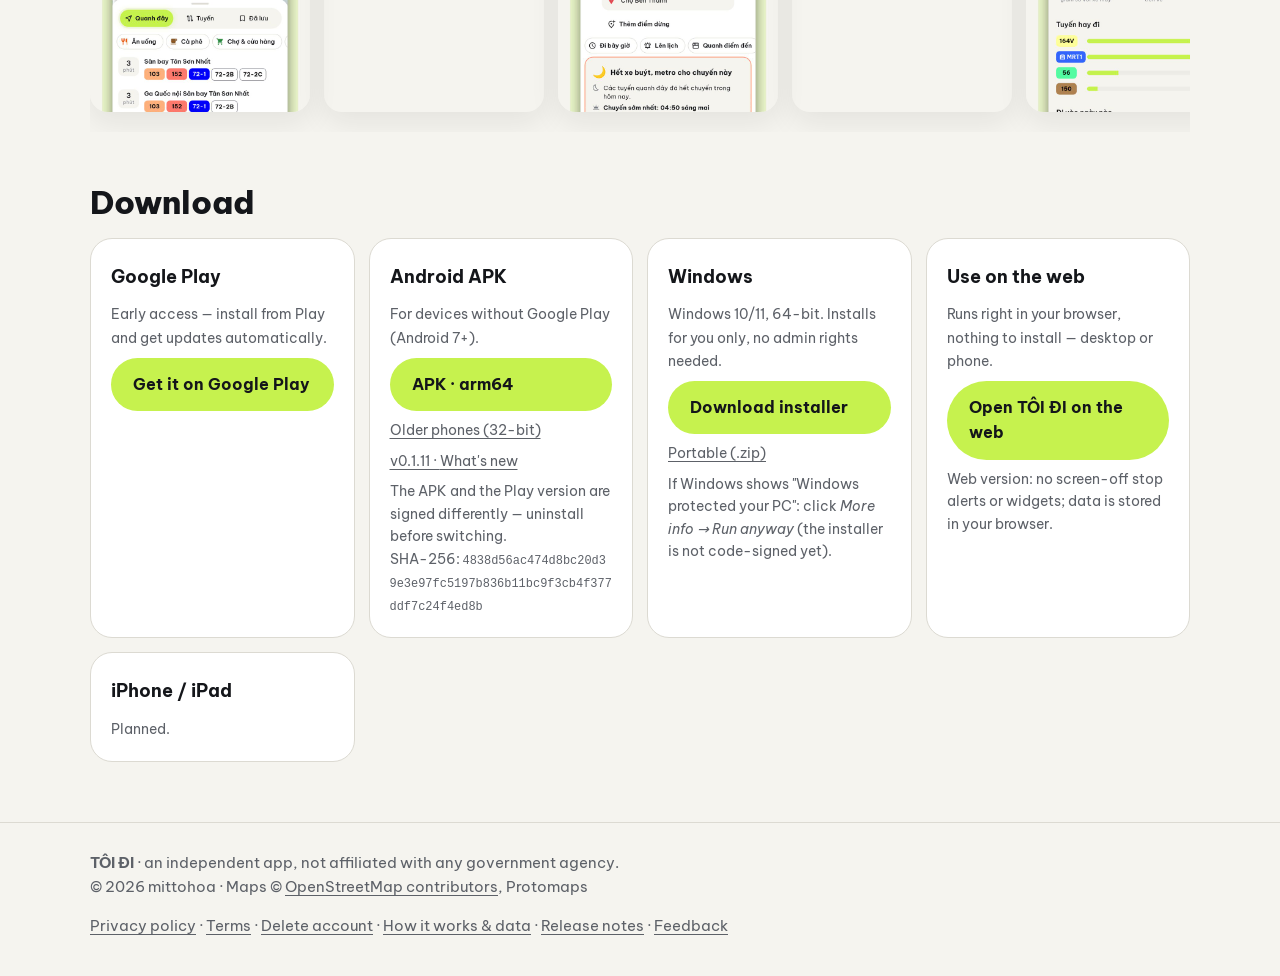
==== commit 401334c5: "Mở nút tải Google Play (thử nghiệm sớm) App đã chuyển sang thử nghiệm mở trên Google Play nên người " ====
--- a/index.html
+++ b/index.html
@@ -110,8 +110,8 @@
   <div class="dl">
     <div class="card">
       <h3>Google Play</h3>
-      <p class="soon"><span data-l="vi">Đang chạy thử kín — sắp có.</span><span data-l="en">In closed testing — coming soon.</span></p>
-      <a class="btn ghost" aria-disabled="true" href="#"><span data-l="vi">Sắp có</span><span data-l="en">Coming soon</span></a>
+      <p class="soon"><span data-l="vi">Bản thử nghiệm sớm — cài thẳng từ Play, tự cập nhật.</span><span data-l="en">Early access — install from Play and get updates automatically.</span></p>
+      <a class="btn primary" href="https://play.google.com/store/apps/details?id=com.mittohoa.toidi_app"><span data-l="vi">Tải trên Google Play</span><span data-l="en">Get it on Google Play</span></a>
     </div>
     <div class="card">
       <h3>Android APK</h3>
